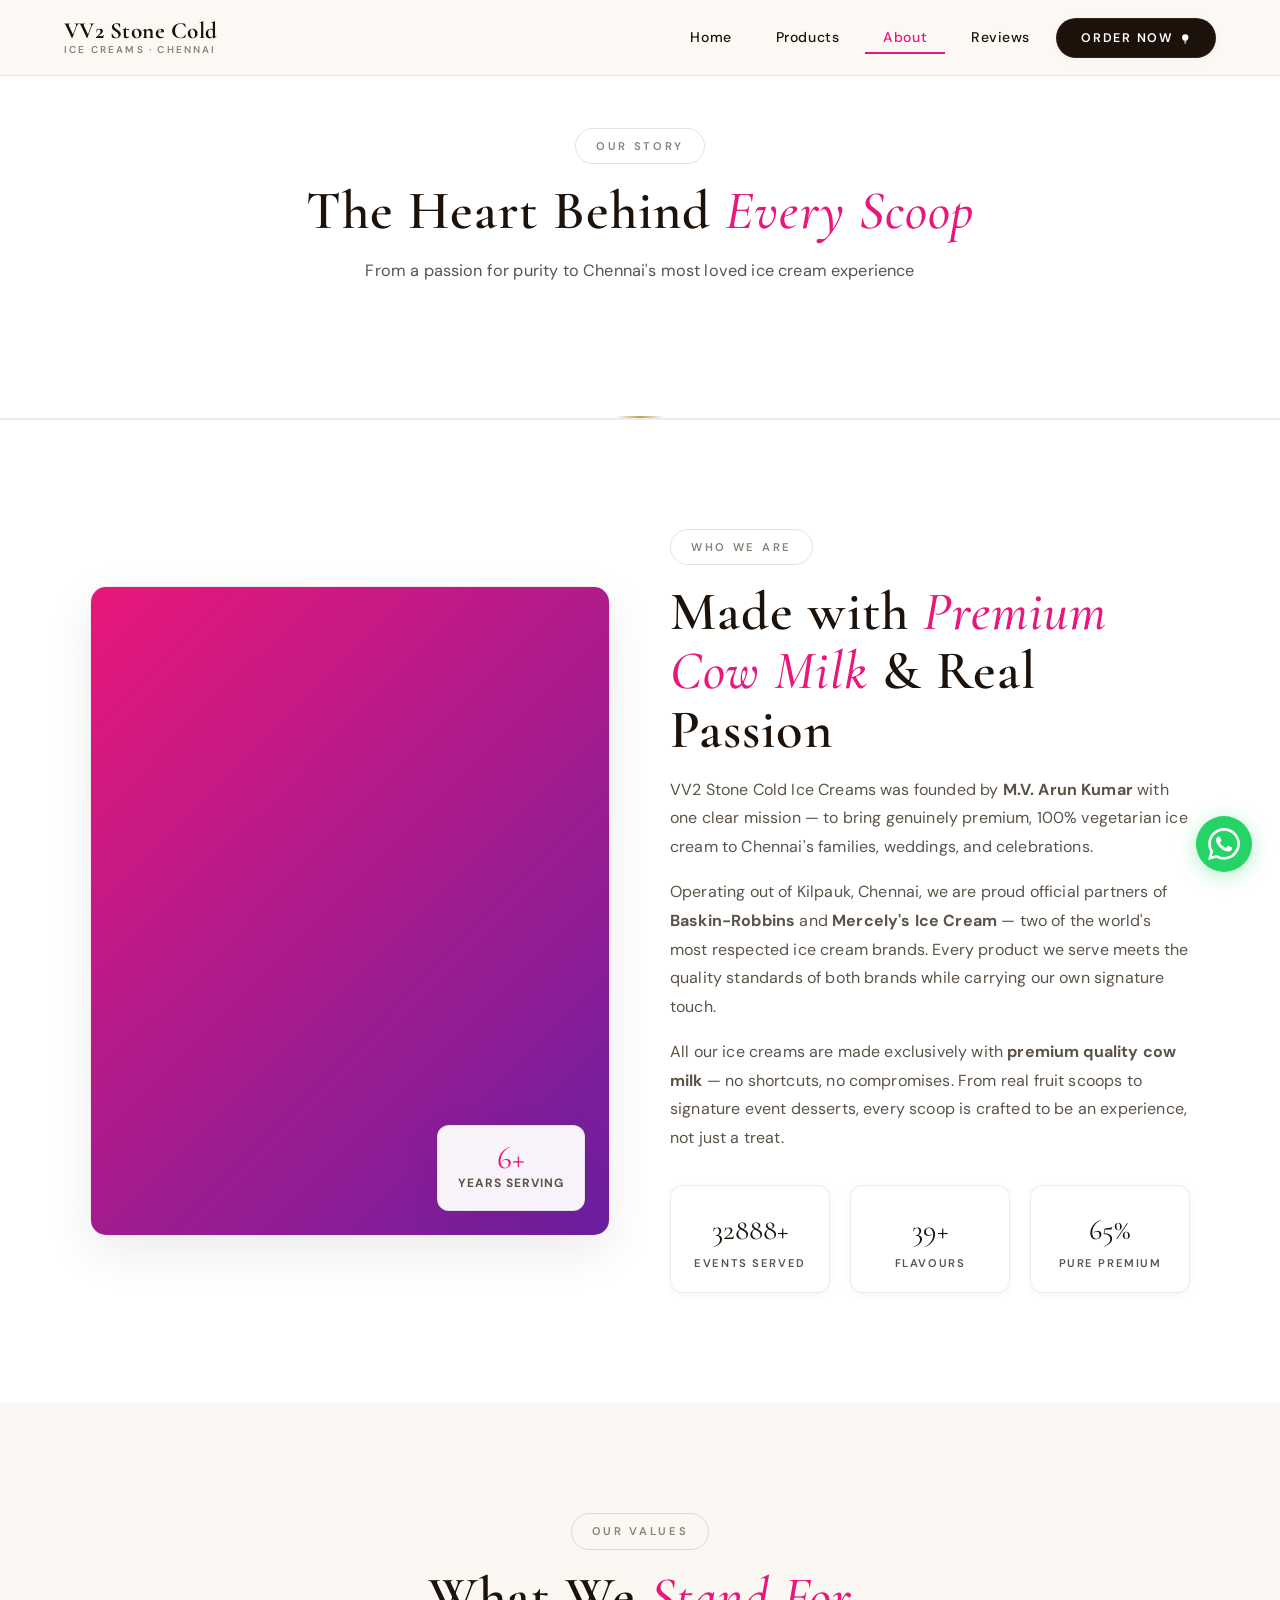
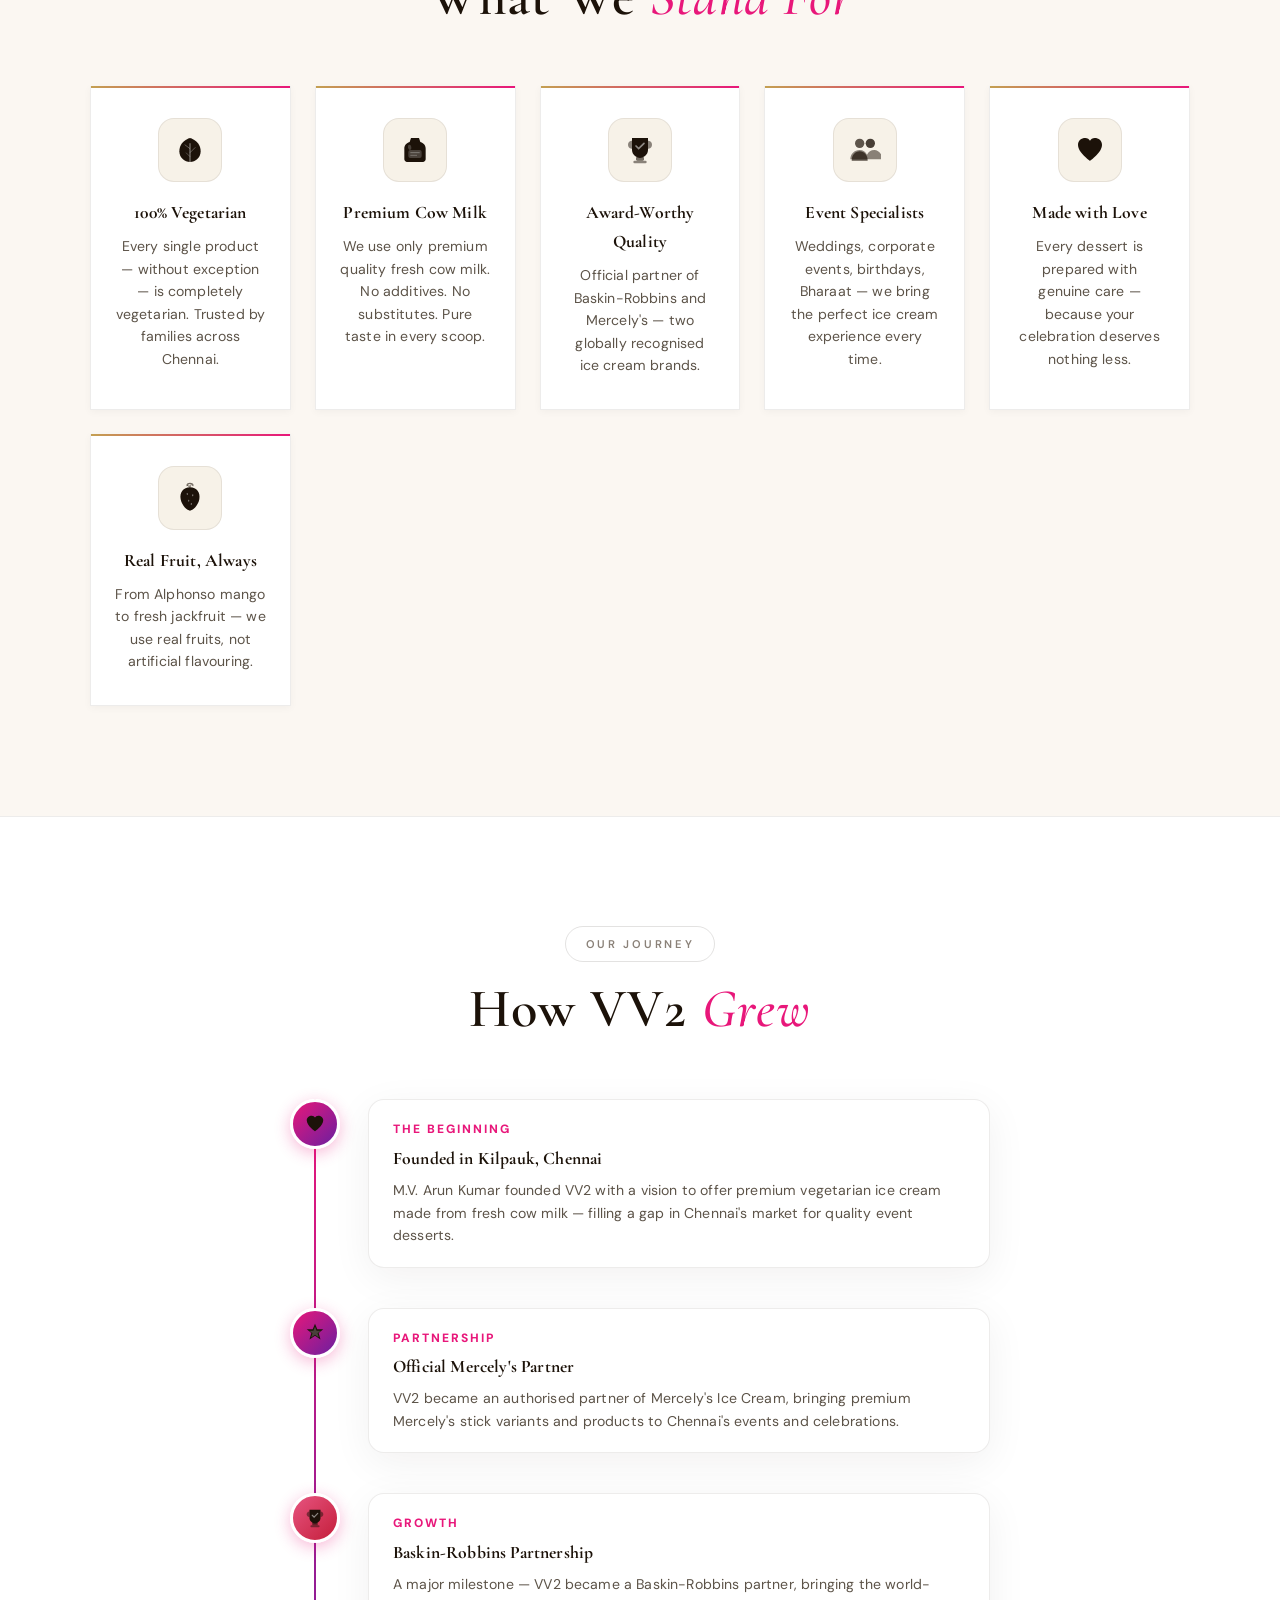
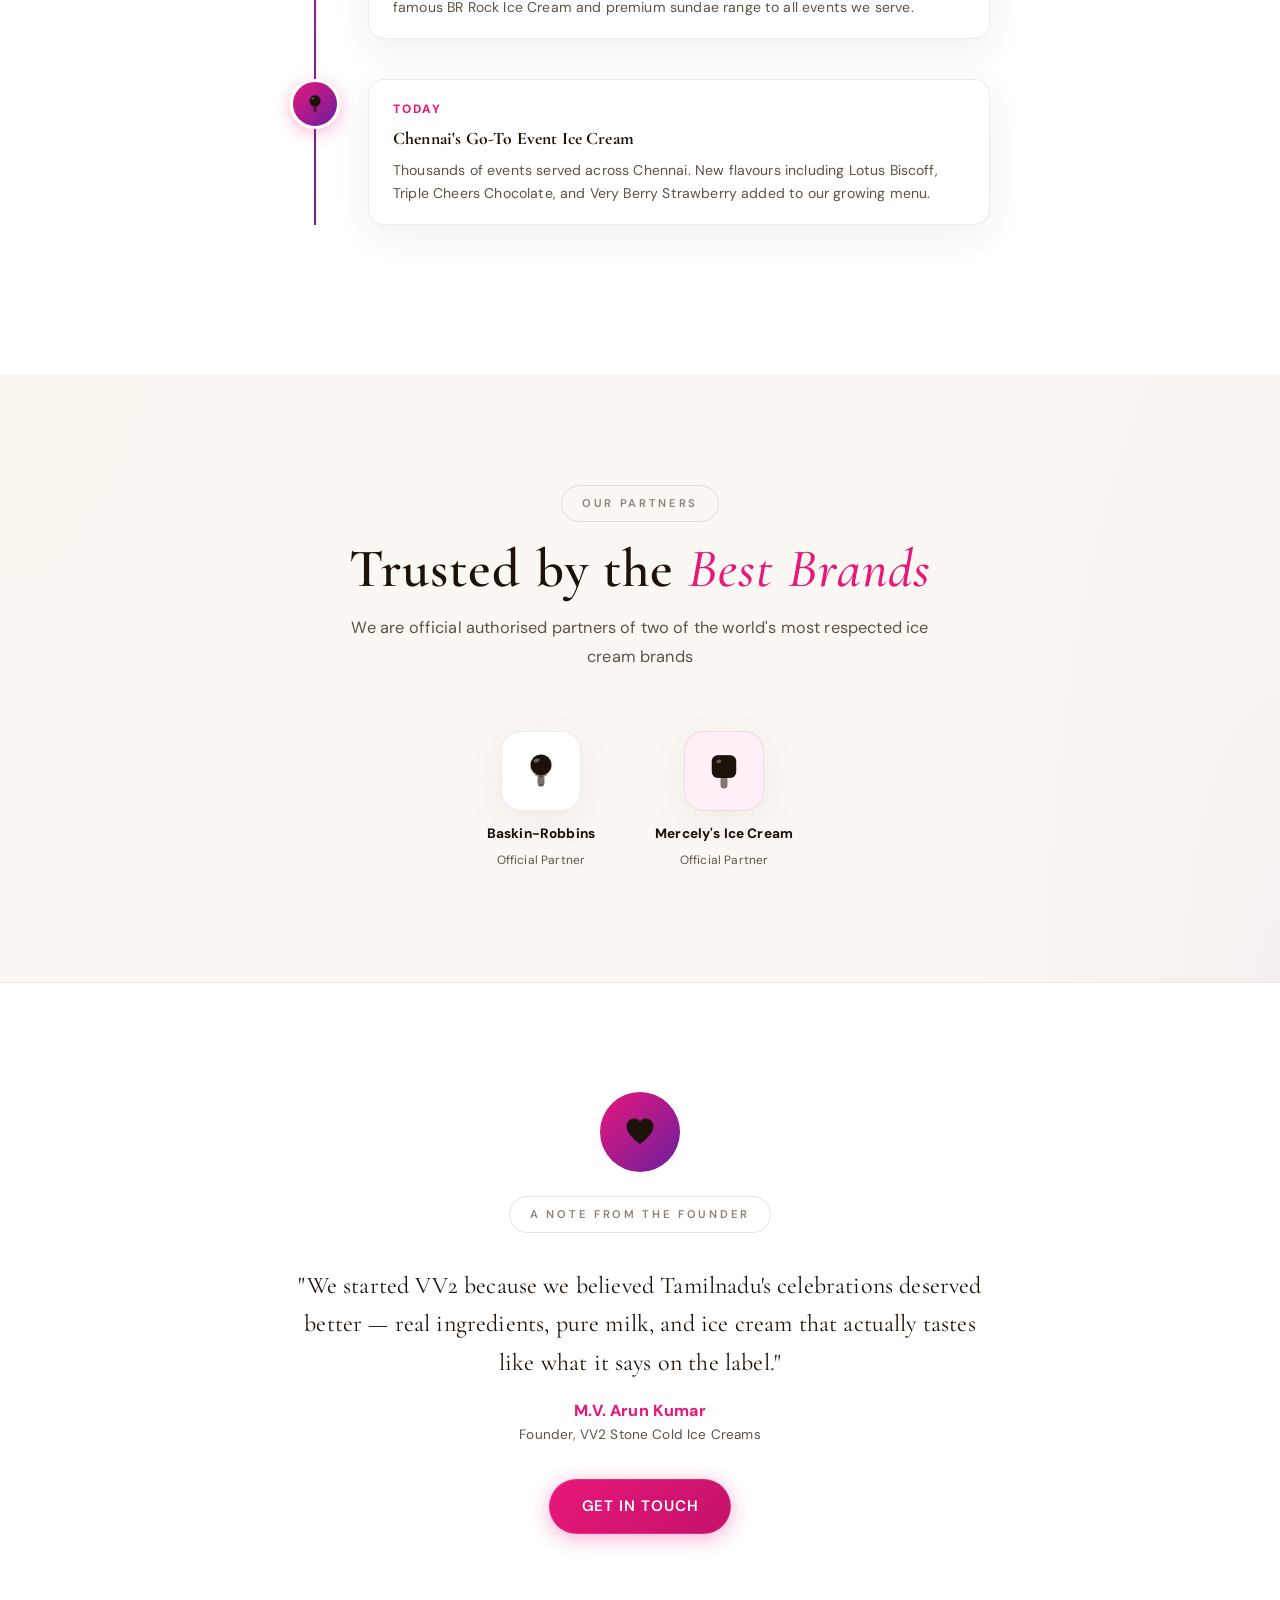
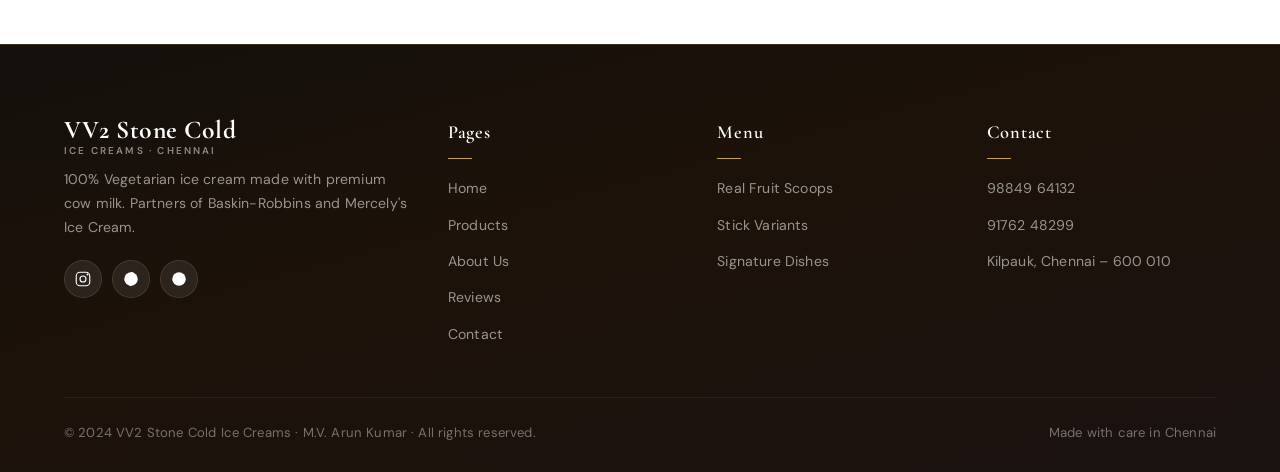
==== VV2 demo/VV2-IceCream/about.html @ 2b2b4f8b "v1" ====
<!DOCTYPE html>
<html lang="en">
<head>
  <meta charset="UTF-8" />
  <meta name="viewport" content="width=device-width, initial-scale=1.0" />
  <meta name="description" content="About VV2 Stone Cold Ice Creams — M.V. Arun Kumar's premium vegetarian ice cream brand in Chennai, official partner of Baskin-Robbins and Mercely's." />
  <title>About Us | VV2 Stone Cold Ice Creams</title>
  <link rel="stylesheet" href="css/style.css" />
  <link rel="stylesheet" href="css/icons.css" />
  <link rel="stylesheet" href="css/premium-ui.css" />
  <link rel="icon" href="images/favicon.svg" type="image/svg+xml" />
  <style>
    .about-values { display: grid; grid-template-columns: repeat(auto-fit, minmax(200px, 1fr)); gap: 24px; margin-top: 60px; max-width: 1100px; margin-left: auto; margin-right: auto; }
    .value-card { padding: 32px 24px; text-align: center; }
    .value-icon-wrap { width: 64px; height: 64px; border-radius: 16px; background: var(--pink-pale); display: flex; align-items: center; justify-content: center; margin: 0 auto 16px; }
    .value-icon-wrap svg { width: 32px; height: 32px; fill: var(--pink); }
    .value-card h3 { font-family: var(--font-display); font-size: 1.1rem; color: var(--dark); margin-bottom: 8px; }
    .value-card p { font-size: 0.88rem; color: var(--gray-text); line-height: 1.6; }
    .timeline { max-width: 700px; margin: 0 auto; position: relative; }
    .timeline::before { content: ''; position: absolute; left: 24px; top: 0; bottom: 0; width: 2px; background: linear-gradient(to bottom, var(--pink), var(--purple)); }
    .timeline-item { display: flex; gap: 28px; margin-bottom: 40px; position: relative; }
    .timeline-dot { width: 50px; height: 50px; border-radius: 50%; background: linear-gradient(135deg, var(--pink), var(--purple)); display: flex; align-items: center; justify-content: center; flex-shrink: 0; box-shadow: 0 4px 16px rgba(232,23,122,0.3); z-index: 1; }
    .timeline-dot svg { width: 22px; height: 22px; fill: white; }
    .timeline-content { background: var(--white); border-radius: 16px; padding: 20px 24px; box-shadow: var(--shadow-card); flex: 1; }
    .timeline-year { font-size: 0.75rem; font-weight: 800; color: var(--pink); letter-spacing: 2px; text-transform: uppercase; margin-bottom: 4px; }
    .timeline-content h3 { font-family: var(--font-display); font-size: 1.1rem; color: var(--dark); margin-bottom: 6px; }
    .timeline-content p { font-size: 0.88rem; color: var(--gray-text); line-height: 1.6; }
    .partner-logos { display: flex; align-items: center; justify-content: center; gap: 60px; flex-wrap: wrap; }
    .partner-logo-box { text-align: center; }
    .partner-logo-box .logo-icon { width: 80px; height: 80px; border-radius: 20px; background: var(--white); display: flex; align-items: center; justify-content: center; margin: 0 auto 12px; box-shadow: var(--shadow-card); }
    .partner-logo-box .logo-icon svg { width: 42px; height: 42px; fill: var(--pink); }
    .partner-logo-box p { font-size: 0.85rem; font-weight: 800; color: var(--dark); }
    .partner-logo-box span { font-size: 0.75rem; color: var(--gray-text); }
  </style>
</head>
<body>
<!-- NAVIGATION -->
<nav class="navbar">
  <a href="index.html" class="nav-logo">
    <div class="nav-logo-text">VV2 Stone Cold<span>Ice Creams · Chennai</span></div>
  </a>
  <ul class="nav-links">
    <li><a href="index.html">Home</a></li>
    <li><a href="products.html">Products</a></li>
    <li><a href="about.html">About</a></li>
    <li><a href="reviews.html">Reviews</a></li>
    <li><a href="contact.html" class="nav-cta">Order Now <svg class="icon icon-sm"><use href="images/icons.svg#icon-scoop"/></svg></a></li>
  </ul>
  <div class="hamburger" aria-label="Toggle menu" role="button" tabindex="0"><span></span><span></span><span></span></div>
</nav>
<div class="mobile-nav">
  <a href="index.html"><svg class="icon icon-sm"><use href="images/icons.svg#icon-home"/></svg> Home</a>
  <a href="products.html"><svg class="icon icon-sm"><use href="images/icons.svg#icon-scoop"/></svg> Products</a>
  <a href="about.html"><svg class="icon icon-sm"><use href="images/icons.svg#icon-heart"/></svg> About Us</a>
  <a href="reviews.html"><svg class="icon icon-sm"><use href="images/icons.svg#icon-star"/></svg> Reviews</a>
  <a href="contact.html"><svg class="icon icon-sm"><use href="images/icons.svg#icon-phone"/></svg> Contact</a>
</div>

<!-- PAGE HERO -->
<div class="about-hero section">
  <div class="section-header fade-in">
    <div class="section-tag">Our Story</div>
    <h1 class="section-title">The Heart Behind <span>Every Scoop</span></h1>
    <p class="section-desc">From a passion for purity to Chennai's most loved ice cream experience</p>
  </div>
</div>

<!-- ABOUT MAIN STORY -->
<section class="section section-alt">
  <div class="about-grid fade-in">

    <div class="about-img-wrap">
      <!-- REPLACE: images/about-store.jpg — photo of your store or team -->
      <img src="images/about-store.jpg" alt="VV2 Stone Cold Ice Cream Store"
           loading="lazy"/>
      <div class="about-img-placeholder" style="display:none;"></div>
      <div class="about-img-badge">
        <div class="num counter" data-target="10" data-suffix="+">10+</div>
        <div class="label">Years Serving</div>
      </div>
    </div>

    <div class="about-content">
      <div class="section-tag">Who We Are</div>
      <h2 class="section-title">Made with <span>Premium Cow Milk</span> &amp; Real Passion</h2>

      <p>VV2 Stone Cold Ice Creams was founded by <strong>M.V. Arun Kumar</strong> with one clear mission — to bring genuinely premium, 100% vegetarian ice cream to Chennai's families, weddings, and celebrations.</p>

      <p>Operating out of Kilpauk, Chennai, we are proud official partners of <strong>Baskin-Robbins</strong> and <strong>Mercely's Ice Cream</strong> — two of the world's most respected ice cream brands. Every product we serve meets the quality standards of both brands while carrying our own signature touch.</p>

      <p>All our ice creams are made exclusively with <strong>premium quality cow milk</strong> — no shortcuts, no compromises. From real fruit scoops to signature event desserts, every scoop is crafted to be an experience, not just a treat.</p>

      <div class="about-stats">
        <div class="stat-box">
          <div class="num counter" data-target="50000" data-suffix="+">50000+</div>
          <div class="label">Events Served</div>
        </div>
        <div class="stat-box">
          <div class="num counter" data-target="60" data-suffix="+">60+</div>
          <div class="label">Flavours</div>
        </div>
        <div class="stat-box">
          <div class="num counter" data-target="100" data-suffix="%">100%</div>
          <div class="label">Pure Premium</div>
        </div>
      </div>
    </div>

  </div>
</section>

<!-- VALUES -->
<section class="section">
  <div class="section-header fade-in">
    <div class="section-tag">Our Values</div>
    <h2 class="section-title">What We <span>Stand For</span></h2>
  </div>

  <div class="about-values">

    <div class="value-card fade-in fade-in-delay-1">
      <div class="value-icon-wrap">
        <svg viewBox="0 0 48 48"><use href="images/icons.svg#icon-leaf"/></svg>
      </div>
      <h3>100% Vegetarian</h3>
      <p>Every single product — without exception — is completely vegetarian. Trusted by families across Chennai.</p>
    </div>

    <div class="value-card fade-in fade-in-delay-2">
      <div class="value-icon-wrap">
        <svg viewBox="0 0 48 48"><use href="images/icons.svg#icon-milk"/></svg>
      </div>
      <h3>Premium Cow Milk</h3>
      <p>We use only premium quality fresh cow milk. No additives. No substitutes. Pure taste in every scoop.</p>
    </div>

    <div class="value-card fade-in fade-in-delay-3">
      <div class="value-icon-wrap" style="background:#f0d8ff;">
        <svg viewBox="0 0 48 48" style="fill:var(--purple)"><use href="images/icons.svg#icon-trophy"/></svg>
      </div>
      <h3>Award-Worthy Quality</h3>
      <p>Official partner of Baskin-Robbins and Mercely's — two globally recognised ice cream brands.</p>
    </div>

    <div class="value-card fade-in fade-in-delay-4">
      <div class="value-icon-wrap">
        <svg viewBox="0 0 48 48"><use href="images/icons.svg#icon-people"/></svg>
      </div>
      <h3>Event Specialists</h3>
      <p>Weddings, corporate events, birthdays, Bharaat — we bring the perfect ice cream experience every time.</p>
    </div>

    <div class="value-card fade-in">
      <div class="value-icon-wrap">
        <svg viewBox="0 0 48 48"><use href="images/icons.svg#icon-heart"/></svg>
      </div>
      <h3>Made with Love</h3>
      <p>Every dessert is prepared with genuine care — because your celebration deserves nothing less.</p>
    </div>

    <div class="value-card fade-in">
      <div class="value-icon-wrap" style="background:#fff3e0;">
        <svg viewBox="0 0 48 48" style="fill:var(--orange)"><use href="images/icons.svg#icon-strawberry"/></svg>
      </div>
      <h3>Real Fruit, Always</h3>
      <p>From Alphonso mango to fresh jackfruit — we use real fruits, not artificial flavouring.</p>
    </div>

  </div>
</section>

<!-- JOURNEY / TIMELINE -->
<section class="section section-alt">
  <div class="section-header fade-in">
    <div class="section-tag">Our Journey</div>
    <h2 class="section-title">How VV2 <span>Grew</span></h2>
  </div>

  <div class="timeline">

    <div class="timeline-item fade-in">
      <div class="timeline-dot">
        <svg viewBox="0 0 48 48"><use href="images/icons.svg#icon-heart"/></svg>
      </div>
      <div class="timeline-content">
        <div class="timeline-year">The Beginning</div>
        <h3>Founded in Kilpauk, Chennai</h3>
        <p>M.V. Arun Kumar founded VV2 with a vision to offer premium vegetarian ice cream made from fresh cow milk — filling a gap in Chennai's market for quality event desserts.</p>
      </div>
    </div>

    <div class="timeline-item fade-in">
      <div class="timeline-dot">
        <svg viewBox="0 0 48 48"><use href="images/icons.svg#icon-badge"/></svg>
      </div>
      <div class="timeline-content">
        <div class="timeline-year">Partnership</div>
        <h3>Official Mercely's Partner</h3>
        <p>VV2 became an authorised partner of Mercely's Ice Cream, bringing premium Mercely's stick variants and products to Chennai's events and celebrations.</p>
      </div>
    </div>

    <div class="timeline-item fade-in">
      <div class="timeline-dot" style="background:linear-gradient(135deg,#e75480,#c41e3a);">
        <svg viewBox="0 0 48 48"><use href="images/icons.svg#icon-trophy"/></svg>
      </div>
      <div class="timeline-content">
        <div class="timeline-year">Growth</div>
        <h3>Baskin-Robbins Partnership</h3>
        <p>A major milestone — VV2 became a Baskin-Robbins partner, bringing the world-famous BR Rock Ice Cream and premium sundae range to all events we serve.</p>
      </div>
    </div>

    <div class="timeline-item fade-in">
      <div class="timeline-dot">
        <svg viewBox="0 0 48 48"><use href="images/icons.svg#icon-scoop"/></svg>
      </div>
      <div class="timeline-content">
        <div class="timeline-year">Today</div>
        <h3>Chennai's Go-To Event Ice Cream</h3>
        <p>Thousands of events served across Chennai. New flavours including Lotus Biscoff, Triple Cheers Chocolate, and Very Berry Strawberry added to our growing menu.</p>
      </div>
    </div>

  </div>
</section>

<!-- PARTNERS -->
<section class="section">
  <div class="section-header fade-in">
    <div class="section-tag">Our Partners</div>
    <h2 class="section-title">Trusted by the <span>Best Brands</span></h2>
    <p class="section-desc">We are official authorised partners of two of the world's most respected ice cream brands</p>
  </div>

  <div class="partner-logos fade-in">
    <div class="partner-logo-box">
      <div class="logo-icon">
        <!-- REPLACE: images/br-logo.png -->
        <svg viewBox="0 0 48 48" style="fill:var(--pink)">
          <use href="images/icons.svg#icon-scoop"/>
        </svg>
      </div>
      <p>Baskin-Robbins</p>
      <span>Official Partner</span>
    </div>
    <div class="partner-logo-box">
      <div class="logo-icon" style="background:var(--pink-pale);">
        <svg viewBox="0 0 48 48" style="fill:var(--purple)">
          <use href="images/icons.svg#icon-stick"/>
        </svg>
      </div>
      <p>Mercely's Ice Cream</p>
      <span>Official Partner</span>
    </div>
  </div>
</section>

<!-- FOUNDER NOTE -->
<section class="section section-alt">
  <div style="max-width:700px; margin:0 auto; text-align:center;" class="fade-in">
    <div style="width:80px; height:80px; border-radius:50%; background:linear-gradient(135deg,var(--pink),var(--purple)); margin:0 auto 24px; display:flex; align-items:center; justify-content:center;">
      <svg width="36" height="36" viewBox="0 0 48 48" fill="white"><use href="images/icons.svg#icon-heart"/></svg>
    </div>
    <div class="section-tag">A Note from the Founder</div>
    <blockquote style="font-family:var(--font-script); font-size:1.5rem; color:var(--dark); margin:16px 0; line-height:1.6; font-style:normal;">
      "We started VV2 because we believed Tamilnadu's celebrations deserved better — real ingredients, pure milk, and ice cream that actually tastes like what it says on the label."
    </blockquote>
    <p style="font-weight:800; color:var(--pink); font-size:1rem;">M.V. Arun Kumar</p>
    <p style="font-size:0.85rem; color:var(--gray-text);">Founder, VV2 Stone Cold Ice Creams</p>
    <div style="margin-top:32px;">
      <a href="contact.html" class="btn-primary">Get in Touch</a>
    </div>
  </div>
</section>

<!-- FOOTER -->
<footer>
  <div class="footer-grid">
    <div class="footer-brand">
      <span class="nav-logo-text">VV2 Stone Cold<span>Ice Creams · Chennai</span></span>
      <p>100% Vegetarian ice cream made with premium cow milk. Partners of Baskin-Robbins and Mercely's Ice Cream.</p>
      <div class="footer-socials">
        <a href="#" class="social-btn" aria-label="Instagram">
          <svg width="18" height="18" viewBox="0 0 48 48" fill="currentColor"><use href="images/icons.svg#icon-instagram"/></svg>
        </a>
        <a href="#" class="social-btn" aria-label="Facebook">
          <svg width="18" height="18" viewBox="0 0 48 48" fill="currentColor"><use href="images/icons.svg#icon-facebook"/></svg>
        </a>
        <a href="#" class="social-btn" aria-label="WhatsApp">
          <svg width="18" height="18" viewBox="0 0 48 48" fill="currentColor"><use href="images/icons.svg#icon-whatsapp"/></svg>
        </a>
      </div>
    </div>
    <div class="footer-col">
      <h4>Pages</h4>
      <ul>
        <li><a href="index.html">Home</a></li>
        <li><a href="products.html">Products</a></li>
        <li><a href="about.html">About Us</a></li>
        <li><a href="reviews.html">Reviews</a></li>
        <li><a href="contact.html">Contact</a></li>
      </ul>
    </div>
    <div class="footer-col">
      <h4>Menu</h4>
      <ul>
        <li><a href="products.html">Real Fruit Scoops</a></li>
        <li><a href="products.html">Stick Variants</a></li>
        <li><a href="products.html">Signature Dishes</a></li>
      </ul>
    </div>
    <div class="footer-col">
      <h4>Contact</h4>
      <ul>
        <li><a href="tel:+919884964132">98849 64132</a></li>
        <li><a href="tel:+919176248299">91762 48299</a></li>
        <li><a href="contact.html">Kilpauk, Chennai – 600 010</a></li>
      </ul>
    </div>
  </div>
  <div class="footer-bottom">
    <p>© 2024 VV2 Stone Cold Ice Creams · M.V. Arun Kumar · All rights reserved.</p>
    <p>Made with care in Chennai</p>
  </div>
</footer>

<!-- FLOATING WHATSAPP -->
<div class="whatsapp-float">
  <span class="whatsapp-tooltip">Order on WhatsApp</span>
  <button class="whatsapp-btn" aria-label="Chat on WhatsApp">
    <svg viewBox="0 0 24 24" xmlns="http://www.w3.org/2000/svg">
      <path d="M17.472 14.382c-.297-.149-1.758-.867-2.03-.967-.273-.099-.471-.148-.67.15-.197.297-.767.966-.94 1.164-.173.199-.347.223-.644.075-.297-.15-1.255-.463-2.39-1.475-.883-.788-1.48-1.761-1.653-2.059-.173-.297-.018-.458.13-.606.134-.133.298-.347.446-.52.149-.174.198-.298.298-.497.099-.198.05-.371-.025-.52-.075-.149-.669-1.612-.916-2.207-.242-.579-.487-.5-.669-.51-.173-.008-.371-.01-.57-.01-.198 0-.52.074-.792.372-.272.297-1.04 1.016-1.04 2.479 0 1.462 1.065 2.875 1.213 3.074.149.198 2.096 3.2 5.077 4.487.709.306 1.262.489 1.694.625.712.227 1.36.195 1.871.118.571-.085 1.758-.719 2.006-1.413.248-.694.248-1.289.173-1.413-.074-.124-.272-.198-.57-.347m-5.421 7.403h-.004a9.87 9.87 0 01-5.031-1.378l-.361-.214-3.741.982.998-3.648-.235-.374a9.86 9.86 0 01-1.51-5.26c.001-5.45 4.436-9.884 9.888-9.884 2.64 0 5.122 1.03 6.988 2.898a9.825 9.825 0 012.893 6.994c-.003 5.45-4.437 9.884-9.885 9.884m8.413-18.297A11.815 11.815 0 0012.05 0C5.495 0 .16 5.335.157 11.892c0 2.096.547 4.142 1.588 5.945L.057 24l6.305-1.654a11.882 11.882 0 005.683 1.448h.005c6.554 0 11.89-5.335 11.893-11.893a11.821 11.821 0 00-3.48-8.413Z"/>
    </svg>
  </button>
</div>

<script src="js/premium-images.js"></script>
<script src="js/main.js"></script>
</body>
</html>
---- VV2 demo/VV2-IceCream/css/style.css ----
/* ============================================
   VV2 STONE COLD ICE CREAMS - Main Stylesheet
   Built for VV2 x Baskin Robbins x Mercely's
   ============================================ */

@import url('https://fonts.googleapis.com/css2?family=Cormorant+Garamond:ital,wght@0,500;0,600;0,700;1,400;1,500&family=DM+Sans:ital,opsz,wght@0,9..40,400;0,9..40,500;0,9..40,600;0,9..40,700;1,9..40,400&display=swap');

/* ── CSS VARIABLES (Color Palette) ── */
:root {
  --pink:        #E8177A;   /* Baskin Robbins hot pink */
  --pink-light:  #FF6EB4;
  --pink-pale:   #FFF0F7;
  --brown:       #5C2E0E;   /* BR chocolate brown */
  --brown-mid:   #8B4513;
  --purple:      #6B1FA0;   /* Mercely's purple */
  --purple-light:#A855D8;
  --orange:      #FF7B00;   /* accent warm */
  --yellow:      #F5C842;
  --cream:       #FBF7F2;
  --white:       #FFFFFF;
  --dark:        #1C1209;
  --gray-text:   #5C5348;
  --gray-muted:  #8A8178;

  --font-display: 'Cormorant Garamond', Georgia, 'Times New Roman', serif;
  --font-script:  'Cormorant Garamond', Georgia, serif;
  --font-body:    'DM Sans', system-ui, -apple-system, sans-serif;

  --shadow-card:  0 10px 40px rgba(28, 18, 9, 0.06);
  --shadow-hover: 0 20px 50px rgba(232, 23, 122, 0.14);
  --radius-card:  16px;
  --radius-pill:  50px;
  --transition:   0.35s cubic-bezier(0.4,0,0.2,1);
}

/* ── RESET & BASE ── */
*, *::before, *::after { box-sizing: border-box; margin: 0; padding: 0; }

html { scroll-behavior: smooth; }

body {
  font-family: var(--font-body);
  font-size: 1rem;
  font-weight: 400;
  letter-spacing: 0.01em;
  line-height: 1.65;
  background: var(--cream);
  color: var(--dark);
  overflow-x: hidden;
  cursor: default;
  -webkit-font-smoothing: antialiased;
  -moz-osx-font-smoothing: grayscale;
}

img { max-width: 100%; display: block; }
a  { text-decoration: none; color: inherit; }
ul { list-style: none; }

/* ── SCROLLBAR ── */
::-webkit-scrollbar { width: 8px; }
::-webkit-scrollbar-track { background: var(--pink-pale); }
::-webkit-scrollbar-thumb {
  background: linear-gradient(180deg, var(--pink), var(--orange));
  background-size: 100% 200%;
  border-radius: 4px;
  animation: thumbShift 4s ease infinite;
}
::-webkit-scrollbar-thumb:hover {
  background: linear-gradient(180deg, var(--orange), var(--pink));
}

@keyframes thumbShift {
  0%, 100% { background-position: 0% 0%; }
  50%      { background-position: 0% 100%; }
}

/* ========================================
   NAVIGATION
   ======================================== */
.navbar {
  position: fixed;
  top: 0; left: 0; right: 0;
  z-index: 1000;
  padding: 0 5%;
  height: 72px;
  display: flex;
  align-items: center;
  justify-content: space-between;
  background: rgba(255,255,255,0.92);
  backdrop-filter: blur(16px);
  -webkit-backdrop-filter: blur(16px);
  border-bottom: 2px solid rgba(232,23,122,0.12);
  transition: var(--transition);
}

.navbar.scrolled {
  height: 60px;
  box-shadow: 0 4px 24px rgba(232,23,122,0.12);
}

.nav-logo {
  display: flex;
  align-items: center;
  gap: 10px;
}

.nav-logo img {
  height: 44px;
  width: auto;
  object-fit: contain;
}

.nav-logo-text {
  font-family: var(--font-display);
  font-size: 1.45rem;
  font-weight: 700;
  color: var(--dark);
  line-height: 1.05;
  letter-spacing: 0.02em;
}

.nav-logo-text span {
  display: block;
  font-family: var(--font-body);
  font-size: 0.62rem;
  font-weight: 600;
  color: var(--gray-muted);
  letter-spacing: 0.22em;
  text-transform: uppercase;
  margin-top: 2px;
}

.nav-links {
  display: flex;
  align-items: center;
  gap: 8px;
}

.nav-links a {
  font-family: var(--font-body);
  font-weight: 600;
  font-size: 0.9rem;
  color: var(--dark);
  padding: 8px 18px;
  border-radius: var(--radius-pill);
  transition: var(--transition);
  letter-spacing: 0.04em;
  position: relative;
}

.nav-links a::after {
  content: '';
  position: absolute;
  bottom: 4px; left: 50%;
  transform: translateX(-50%) scaleX(0);
  width: 60%; height: 2px;
  background: var(--pink);
  border-radius: 2px;
  transition: var(--transition);
}

.nav-links a:hover { color: var(--pink); }
.nav-links a:hover::after { transform: translateX(-50%) scaleX(1); }
.nav-links a.active { color: var(--pink); background: var(--pink-pale); }

.nav-cta {
  background: var(--pink) !important;
  color: var(--white) !important;
  padding: 10px 22px !important;
  border-radius: var(--radius-pill) !important;
  font-weight: 800 !important;
  transition: var(--transition) !important;
  box-shadow: 0 4px 16px rgba(232,23,122,0.35);
}

.nav-cta:hover {
  background: var(--brown) !important;
  transform: translateY(-2px);
  box-shadow: 0 8px 24px rgba(232,23,122,0.4) !important;
}

.nav-cta::after { display: none !important; }

/* Hamburger */
.hamburger {
  display: none;
  flex-direction: column;
  gap: 5px;
  cursor: pointer;
  padding: 6px;
  border-radius: 8px;
  transition: var(--transition);
}

.hamburger span {
  display: block;
  width: 26px; height: 2.5px;
  background: var(--pink);
  border-radius: 2px;
  transition: var(--transition);
}

.hamburger.open span:nth-child(1) { transform: translateY(7.5px) rotate(45deg); }
.hamburger.open span:nth-child(2) { opacity: 0; transform: scaleX(0); }
.hamburger.open span:nth-child(3) { transform: translateY(-7.5px) rotate(-45deg); }

/* Mobile nav */
.mobile-nav {
  display: none;
  position: fixed;
  top: 72px; left: 0; right: 0;
  background: var(--white);
  padding: 24px 5% 32px;
  flex-direction: column;
  gap: 6px;
  border-bottom: 2px solid var(--pink-pale);
  box-shadow: 0 8px 32px rgba(0,0,0,0.1);
  z-index: 999;
  transform: translateY(-110%);
  transition: transform 0.4s cubic-bezier(0.4,0,0.2,1);
}

.mobile-nav.open {
  transform: translateY(0);
}

.mobile-nav a {
  font-family: var(--font-body);
  font-weight: 700;
  font-size: 1.1rem;
  color: var(--dark);
  padding: 14px 20px;
  border-radius: 12px;
  transition: var(--transition);
}

.mobile-nav a:hover, .mobile-nav a.active {
  background: var(--pink-pale);
  color: var(--pink);
  padding-left: 28px;
}

/* ========================================
   HERO SECTION
   ======================================== */
.hero {
  position: relative;
  height: 100vh;
  min-height: 600px;
  display: flex;
  align-items: center;
  justify-content: center;
  overflow: hidden;
}

.hero-video-wrap {
  position: absolute;
  inset: 0;
  z-index: 0;
}

.hero-video-wrap video {
  width: 100%; height: 100%;
  object-fit: cover;
  filter: brightness(0.45) saturate(1.2);
}

.hero-video-wrap::after {
  content: '';
  position: absolute;
  inset: 0;
  background: linear-gradient(
    135deg,
    rgba(232,23,122,0.45) 0%,
    rgba(107,31,160,0.35) 50%,
    rgba(28,10,0,0.7) 100%
  );
}

/* Fallback gradient if no video */
.hero-bg-fallback {
  position: absolute;
  inset: 0;
  background: linear-gradient(135deg, #E8177A 0%, #6B1FA0 50%, #1A0A00 100%);
  z-index: 1;
}

.hero-content {
  position: relative;
  z-index: 2;
  text-align: center;
  padding: 0 20px;
  animation: heroFadeUp 1.2s ease both;
}

@keyframes heroFadeUp {
  from { opacity: 0; transform: translateY(50px); }
  to   { opacity: 1; transform: translateY(0); }
}

.hero-badge {
  display: inline-flex;
  align-items: center;
  gap: 8px;
  background: rgba(255,255,255,0.12);
  backdrop-filter: blur(12px);
  border: 1px solid rgba(255,255,255,0.28);
  color: rgba(255,255,255,0.95);
  font-size: 0.72rem;
  font-weight: 600;
  letter-spacing: 0.2em;
  text-transform: uppercase;
  padding: 10px 22px;
  border-radius: var(--radius-pill);
  margin-bottom: 24px;
  animation: heroFadeUp 1.2s 0.2s ease both;
}

.hero-title {
  font-family: var(--font-display);
  font-size: clamp(2.6rem, 7vw, 5.5rem);
  font-weight: 600;
  color: var(--white);
  line-height: 1.02;
  letter-spacing: 0.02em;
  margin-bottom: 16px;
  animation: heroFadeUp 1.2s 0.3s ease both;
}

.hero-title .highlight {
  color: var(--yellow);
  display: block;
  font-style: italic;
  font-weight: 500;
}

.hero-subtitle {
  font-family: var(--font-body);
  font-size: clamp(1rem, 2.2vw, 1.25rem);
  font-weight: 400;
  letter-spacing: 0.06em;
  color: rgba(255,255,255,0.88);
  max-width: 520px;
  margin-left: auto;
  margin-right: auto;
  margin-bottom: 36px;
  animation: heroFadeUp 1.2s 0.4s ease both;
}

.hero-btns {
  display: flex;
  gap: 16px;
  justify-content: center;
  flex-wrap: wrap;
  animation: heroFadeUp 1.2s 0.5s ease both;
}

.btn-primary {
  background: var(--pink);
  color: var(--white);
  font-family: var(--font-body);
  font-weight: 600;
  font-size: 0.95rem;
  letter-spacing: 0.06em;
  text-transform: uppercase;
  padding: 14px 32px;
  border-radius: var(--radius-pill);
  border: none;
  cursor: pointer;
  transition: var(--transition);
  box-shadow: 0 6px 24px rgba(232,23,122,0.5);
  display: inline-flex;
  align-items: center;
  gap: 8px;
}

.btn-primary:hover {
  background: var(--white);
  color: var(--pink);
  transform: translateY(-3px);
  box-shadow: 0 12px 36px rgba(232,23,122,0.4);
}

.btn-outline {
  background: transparent;
  color: var(--white);
  font-family: var(--font-body);
  font-weight: 600;
  font-size: 0.95rem;
  letter-spacing: 0.06em;
  text-transform: uppercase;
  padding: 14px 32px;
  border-radius: var(--radius-pill);
  border: 2px solid rgba(255,255,255,0.6);
  cursor: pointer;
  transition: var(--transition);
  display: inline-flex;
  align-items: center;
  gap: 8px;
}

.btn-outline:hover {
  background: rgba(255,255,255,0.15);
  border-color: var(--white);
  transform: translateY(-3px);
}

.hero-scroll {
  position: absolute;
  bottom: 32px;
  left: 50%;
  transform: translateX(-50%);
  z-index: 2;
  display: flex;
  flex-direction: column;
  align-items: center;
  gap: 10px;
  color: rgba(255,255,255,0.9);
  font-size: 0.72rem;
  letter-spacing: 2px;
  text-transform: uppercase;
  animation: bounce 2s infinite;
}

.hero-scroll svg {
  width: 20px;
  height: 20px;
  fill: currentColor;
  animation: scrollIcon 2s infinite;
}

.hero-scroll span {
  letter-spacing: 2px;
}

.hero-scroll::before {
  content: '';
  width: 1px;
  height: 40px;
  background: rgba(255,255,255,0.4);
}

@keyframes bounce {
  0%, 100% { transform: translateX(-50%) translateY(0); }
  50%       { transform: translateX(-50%) translateY(8px); }
}

@keyframes scrollIcon {
  0%, 100% { transform: translateY(0); opacity: 0.9; }
  50%       { transform: translateY(4px); opacity: 0.65; }
}

/* ========================================
   SECTION COMMONS
   ======================================== */
.section {
  padding: 100px 5%;
}

.section-alt {
  background: var(--white);
}

.section-header {
  text-align: center;
  margin-bottom: 60px;
}

.section-tag {
  display: inline-block;
  font-size: 0.7rem;
  font-weight: 600;
  letter-spacing: 0.24em;
  text-transform: uppercase;
  color: var(--pink);
  background: transparent;
  border: 1px solid rgba(232, 23, 122, 0.25);
  padding: 8px 20px;
  border-radius: var(--radius-pill);
  margin-bottom: 18px;
}

.section-title {
  font-family: var(--font-display);
  font-size: clamp(2.1rem, 4.5vw, 3.4rem);
  font-weight: 600;
  color: var(--dark);
  line-height: 1.08;
  letter-spacing: 0.02em;
  margin-bottom: 16px;
}

.section-title span {
  color: var(--pink);
  font-style: italic;
  font-weight: 500;
}

.section-desc {
  font-size: 1.02rem;
  color: var(--gray-text);
  max-width: 580px;
  margin: 0 auto;
  line-height: 1.75;
  font-weight: 400;
}

/* ========================================
   FEATURES / WHY US (Home)
   ======================================== */
.features-grid {
  display: grid;
  grid-template-columns: repeat(auto-fit, minmax(220px, 1fr));
  gap: 28px;
  max-width: 1100px;
  margin: 0 auto;
}

.feature-card {
  background: var(--white);
  border-radius: var(--radius-card);
  padding: 36px 28px;
  text-align: center;
  border: 2px solid transparent;
  box-shadow: var(--shadow-card);
  transition: var(--transition);
  position: relative;
  overflow: hidden;
}

.feature-card::before {
  content: '';
  position: absolute;
  top: 0; left: 0; right: 0;
  height: 4px;
  background: linear-gradient(90deg, var(--pink), var(--purple));
}

.feature-card:hover {
  transform: translateY(-8px);
  box-shadow: var(--shadow-hover);
  border-color: var(--pink-pale);
}

.feature-photo {
  width: 88px;
  height: 88px;
  border-radius: 50%;
  margin: 0 auto 20px;
  display: grid;
  place-items: center;
  background: linear-gradient(145deg, var(--pink-pale), #f3e7ff);
  box-shadow: 0 8px 28px rgba(28, 18, 9, 0.12);
  border: 3px solid var(--white);
  outline: 1px solid rgba(232, 23, 122, 0.12);
}

.feature-photo svg {
  width: 44px;
  height: 44px;
}

.feature-icon {
  margin-bottom: 16px;
  display: flex;
  align-items: center;
  justify-content: center;
}

.feature-card h3 {
  font-family: var(--font-display);
  font-size: 1.35rem;
  font-weight: 600;
  color: var(--dark);
  margin-bottom: 10px;
  letter-spacing: 0.02em;
}

.feature-card p {
  font-size: 0.92rem;
  color: var(--gray-text);
  line-height: 1.7;
}

/* ========================================
   GALLERY CAROUSEL (Home)
   ======================================== */
.gallery-wrap {
  overflow: hidden;
  position: relative;
  border-radius: 24px;
  max-width: 1100px;
  margin: 0 auto;
}

.gallery-track {
  display: flex;
  gap: 20px;
  transition: transform 0.5s cubic-bezier(0.4,0,0.2,1);
}

.gallery-slide {
  min-width: calc(33.333% - 14px);
  border-radius: 16px;
  overflow: hidden;
  position: relative;
  aspect-ratio: 4/3;
  cursor: pointer;
  flex-shrink: 0;
}

.gallery-slide img {
  width: 100%; height: 100%;
  object-fit: cover;
  transition: transform 0.5s ease;
}

.gallery-slide:hover img { transform: scale(1.07); }

.gallery-slide-overlay {
  position: absolute;
  inset: 0;
  background: linear-gradient(to top, rgba(232,23,122,0.7) 0%, transparent 60%);
  opacity: 0;
  transition: var(--transition);
  display: flex;
  align-items: flex-end;
  padding: 20px;
}

.gallery-slide:hover .gallery-slide-overlay { opacity: 1; }

.gallery-slide-overlay span {
  color: var(--white);
  font-family: var(--font-display);
  font-weight: 600;
  font-size: 1.1rem;
  letter-spacing: 0.04em;
}

.gallery-controls {
  display: flex;
  justify-content: center;
  align-items: center;
  gap: 16px;
  margin-top: 28px;
}

.gallery-btn {
  width: 48px; height: 48px;
  border-radius: 50%;
  border: 2px solid var(--pink);
  background: transparent;
  color: var(--pink);
  font-size: 1.2rem;
  cursor: pointer;
  transition: var(--transition);
  display: flex;
  align-items: center;
  justify-content: center;
}

.gallery-btn:hover {
  background: var(--pink);
  color: var(--white);
  transform: scale(1.1);
}

.gallery-btn .icon svg {
  fill: currentColor;
  stroke: currentColor;
}

.title-accent {
  fill: var(--pink);
  vertical-align: middle;
  margin-left: 6px;
  transform: translateY(-2px);
}

.gallery-dots {
  display: flex;
  gap: 8px;
}

.gallery-dot {
  width: 8px; height: 8px;
  border-radius: 50%;
  background: var(--pink-pale);
  border: 2px solid var(--pink);
  cursor: pointer;
  transition: var(--transition);
}

.gallery-dot.active {
  background: var(--pink);
  width: 24px;
  border-radius: 4px;
}

/* ========================================
   PRODUCTS PAGE
   ======================================== */
.products-hero {
  padding-top: 120px;
  padding-bottom: 60px;
  background: linear-gradient(135deg, var(--pink-pale) 0%, #f0d8ff 100%);
  text-align: center;
}

.category-tabs {
  display: flex;
  justify-content: center;
  gap: 12px;
  flex-wrap: wrap;
  margin-bottom: 60px;
}

.tab-btn {
  font-family: var(--font-body);
  font-weight: 800;
  font-size: 0.95rem;
  padding: 12px 28px;
  border-radius: var(--radius-pill);
  border: 2px solid var(--pink);
  background: transparent;
  color: var(--pink);
  cursor: pointer;
  transition: var(--transition);
  display: flex;
  align-items: center;
  gap: 8px;
}

.tab-btn:hover, .tab-btn.active {
  background: var(--pink);
  color: var(--white);
  box-shadow: 0 6px 20px rgba(232,23,122,0.35);
  transform: translateY(-2px);
}

.tab-panel { display: none; }
.tab-panel.active { display: block; }

/* Sub-tabs (for Scoops: Fruit / Signature) */
.sub-tabs {
  display: flex;
  justify-content: center;
  gap: 10px;
  flex-wrap: wrap;
  margin-bottom: 40px;
}

.sub-tab-btn {
  font-family: var(--font-body);
  font-weight: 700;
  font-size: 0.88rem;
  padding: 9px 22px;
  border-radius: var(--radius-pill);
  border: 2px solid var(--purple);
  background: transparent;
  color: var(--purple);
  cursor: pointer;
  transition: var(--transition);
}

.sub-tab-btn:hover, .sub-tab-btn.active {
  background: var(--purple);
  color: var(--white);
  transform: translateY(-2px);
}

.sub-panel { display: none; }
.sub-panel.active { display: block; }

/* Product Grid */
.products-grid {
  display: grid;
  grid-template-columns: repeat(auto-fill, minmax(240px, 1fr));
  gap: 28px;
  max-width: 1200px;
  margin: 0 auto;
}

.product-card {
  background: var(--white);
  border-radius: var(--radius-card);
  overflow: hidden;
  box-shadow: var(--shadow-card);
  transition: var(--transition);
  position: relative;
  border: 2px solid transparent;
}

.product-card:hover {
  transform: translateY(-10px);
  box-shadow: var(--shadow-hover);
  border-color: var(--pink-pale);
}

.product-img-wrap {
  position: relative;
  aspect-ratio: 1/1;
  overflow: hidden;
  background: var(--pink-pale);
}

.product-img-wrap img {
  width: 100%; height: 100%;
  object-fit: cover;
  transition: transform 0.5s ease;
}

.product-card:hover .product-img-wrap img {
  transform: scale(1.08);
}

/* Placeholder while image loads */
.product-img-placeholder {
  width: 100%; height: 100%;
  display: flex;
  align-items: center;
  justify-content: center;
  background: linear-gradient(145deg, #f8eef4 0%, #efe8f8 100%);
}

.product-img-placeholder .icon {
  opacity: 0.35;
}

.product-badge {
  position: absolute;
  top: 14px; right: 14px;
  background: var(--pink);
  color: var(--white);
  font-size: 0.72rem;
  font-weight: 800;
  padding: 5px 12px;
  border-radius: var(--radius-pill);
  letter-spacing: 1px;
  text-transform: uppercase;
}

.product-badge.veg {
  background: #2d8a2d;
}

.product-info {
  padding: 20px;
}

.product-name {
  font-family: var(--font-display);
  font-size: 1.28rem;
  font-weight: 600;
  color: var(--dark);
  margin-bottom: 8px;
  letter-spacing: 0.02em;
}

.product-desc {
  font-size: 0.88rem;
  color: var(--gray-text);
  line-height: 1.65;
  margin-bottom: 14px;
}

.product-footer {
  display: flex;
  align-items: center;
  justify-content: space-between;
}

.product-price {
  font-family: var(--font-display);
  font-size: 1.5rem;
  font-weight: 600;
  color: var(--pink);
  letter-spacing: 0.02em;
}

.product-price small {
  font-family: var(--font-body);
  font-size: 0.75rem;
  color: var(--gray-text);
  display: block;
  font-weight: 600;
}

.product-order-btn {
  background: var(--pink-pale);
  color: var(--pink);
  border: none;
  font-family: var(--font-body);
  font-weight: 800;
  font-size: 0.82rem;
  padding: 9px 18px;
  border-radius: var(--radius-pill);
  cursor: pointer;
  transition: var(--transition);
}

.product-order-btn:hover {
  background: var(--pink);
  color: var(--white);
  transform: scale(1.05);
}

/* ========================================
   ABOUT PAGE
   ======================================== */
.about-hero {
  padding-top: 120px;
  padding-bottom: 60px;
  background: linear-gradient(135deg, var(--pink-pale) 0%, #f0d8ff 100%);
}

.about-grid {
  display: grid;
  grid-template-columns: 1fr 1fr;
  gap: 60px;
  align-items: center;
  max-width: 1100px;
  margin: 0 auto;
}

.about-img-wrap {
  position: relative;
  border-radius: 24px;
  overflow: hidden;
  aspect-ratio: 4/5;
  box-shadow: var(--shadow-hover);
}

.about-img-wrap img {
  width: 100%; height: 100%;
  object-fit: cover;
}

.about-img-placeholder {
  width: 100%; height: 100%;
  min-height: 400px;
  background: linear-gradient(135deg, var(--pink), var(--purple));
  display: flex;
  align-items: center;
  justify-content: center;
  font-size: 6rem;
}

.about-img-badge {
  position: absolute;
  bottom: 24px; right: 24px;
  background: var(--white);
  border-radius: 16px;
  padding: 16px 20px;
  box-shadow: var(--shadow-card);
  text-align: center;
}

.about-img-badge .num {
  font-family: var(--font-display);
  font-size: 2rem;
  color: var(--pink);
  line-height: 1;
}

.about-img-badge .label {
  font-size: 0.75rem;
  font-weight: 700;
  color: var(--gray-text);
  text-transform: uppercase;
  letter-spacing: 1px;
}

.about-content .section-tag { text-align: left; }
.about-content .section-title { text-align: left; }

.about-content p {
  font-size: 1rem;
  color: var(--gray-text);
  line-height: 1.8;
  margin-bottom: 16px;
}

.about-stats {
  display: grid;
  grid-template-columns: repeat(3, 1fr);
  gap: 20px;
  margin-top: 32px;
}

.stat-box {
  background: var(--pink-pale);
  border-radius: 14px;
  padding: 20px 16px;
  text-align: center;
  border: 2px solid rgba(232,23,122,0.15);
}

.stat-box .num {
  font-family: var(--font-display);
  font-size: 1.8rem;
  color: var(--pink);
}

.stat-box .label {
  font-size: 0.78rem;
  font-weight: 700;
  color: var(--gray-text);
  text-transform: uppercase;
  letter-spacing: 1px;
}

/* Partners strip */
.partners-strip {
  display: flex;
  align-items: center;
  justify-content: center;
  gap: 48px;
  flex-wrap: wrap;
  padding: 40px 5%;
  background: var(--dark);
}

.partners-strip img {
  height: 48px;
  width: auto;
  object-fit: contain;
  filter: brightness(0) invert(1);
  opacity: 0.7;
  transition: var(--transition);
}

.partners-strip img:hover {
  opacity: 1;
  transform: scale(1.08);
}

/* ========================================
   REVIEWS PAGE
   ======================================== */
.reviews-hero {
  padding-top: 120px;
  padding-bottom: 60px;
  background: linear-gradient(135deg, var(--pink-pale) 0%, #f0d8ff 100%);
  text-align: center;
}

.stars-summary {
  display: flex;
  align-items: center;
  justify-content: center;
  gap: 40px;
  flex-wrap: wrap;
  margin-bottom: 60px;
}

.star-big {
  text-align: center;
}

.star-big .num {
  font-family: var(--font-display);
  font-size: 4rem;
  color: var(--pink);
  line-height: 1;
}

.star-big .stars {
  color: var(--orange);
  font-size: 1.4rem;
  letter-spacing: 4px;
}

.star-big .count {
  font-size: 0.85rem;
  color: var(--gray-text);
  font-weight: 600;
}

.reviews-grid {
  display: grid;
  grid-template-columns: repeat(auto-fill, minmax(300px, 1fr));
  gap: 24px;
  max-width: 1100px;
  margin: 0 auto;
}

.review-card {
  background: var(--white);
  border-radius: var(--radius-card);
  padding: 28px;
  box-shadow: var(--shadow-card);
  transition: var(--transition);
  position: relative;
  border: 2px solid transparent;
}

.review-card::before {
  content: '"';
  position: absolute;
  top: 16px; right: 20px;
  font-family: var(--font-script);
  font-size: 5rem;
  color: var(--pink-pale);
  line-height: 1;
}

.review-card:hover {
  transform: translateY(-6px);
  box-shadow: var(--shadow-hover);
  border-color: var(--pink-pale);
}

.review-stars {
  color: var(--orange);
  font-size: 1.1rem;
  letter-spacing: 3px;
  margin-bottom: 12px;
}

.review-text {
  font-size: 0.98rem;
  color: var(--gray-text);
  line-height: 1.75;
  margin-bottom: 20px;
  font-weight: 400;
}

.review-author {
  display: flex;
  align-items: center;
  gap: 12px;
}

.review-avatar {
  width: 44px; height: 44px;
  border-radius: 50%;
  background: linear-gradient(135deg, var(--pink), var(--purple));
  display: flex;
  align-items: center;
  justify-content: center;
  color: var(--white);
  font-weight: 800;
  font-size: 1rem;
  flex-shrink: 0;
}

.review-author-info .name {
  font-weight: 800;
  font-size: 0.95rem;
  color: var(--dark);
}

.review-author-info .event {
  font-size: 0.78rem;
  color: var(--pink);
  font-weight: 600;
}

/* ========================================
   CONTACT PAGE
   ======================================== */
.contact-hero {
  padding-top: 120px;
  padding-bottom: 60px;
  background: linear-gradient(135deg, var(--pink-pale) 0%, #f0d8ff 100%);
  text-align: center;
}

.contact-grid {
  display: grid;
  grid-template-columns: 1fr 1.3fr;
  gap: 48px;
  max-width: 1100px;
  margin: 0 auto;
  align-items: start;
}

.contact-info h3 {
  font-family: var(--font-display);
  font-size: 1.5rem;
  color: var(--dark);
  margin-bottom: 24px;
}

.contact-item {
  display: flex;
  gap: 16px;
  align-items: flex-start;
  margin-bottom: 24px;
}

.contact-icon {
  width: 48px; height: 48px;
  border-radius: 12px;
  background: var(--pink-pale);
  display: flex;
  align-items: center;
  justify-content: center;
  font-size: 1.3rem;
  flex-shrink: 0;
  color: var(--pink);
}

.contact-item-text .label {
  font-size: 0.78rem;
  font-weight: 800;
  color: var(--pink);
  text-transform: uppercase;
  letter-spacing: 1px;
  margin-bottom: 3px;
}

.contact-item-text p, .contact-item-text a {
  font-size: 0.95rem;
  color: var(--gray-text);
  font-weight: 600;
  transition: var(--transition);
}

.contact-item-text a:hover { color: var(--pink); }

/* Map */
.map-wrap {
  border-radius: 20px;
  overflow: hidden;
  box-shadow: var(--shadow-card);
  margin-top: 28px;
}

.map-wrap iframe {
  width: 100%;
  height: 280px;
  border: none;
  display: block;
}

/* Form */
.contact-form {
  background: var(--white);
  border-radius: var(--radius-card);
  padding: 36px;
  box-shadow: var(--shadow-card);
}

.contact-form h3 {
  font-family: var(--font-display);
  font-size: 1.5rem;
  color: var(--dark);
  margin-bottom: 24px;
}

.form-group {
  margin-bottom: 20px;
}

.form-group label {
  display: block;
  font-size: 0.85rem;
  font-weight: 800;
  color: var(--dark);
  margin-bottom: 8px;
  letter-spacing: 0.3px;
}

.form-group input,
.form-group select,
.form-group textarea {
  width: 100%;
  padding: 13px 16px;
  border: 2px solid var(--pink-pale);
  border-radius: 12px;
  font-family: var(--font-body);
  font-size: 0.95rem;
  color: var(--dark);
  background: var(--cream);
  transition: var(--transition);
  outline: none;
  resize: none;
}

.form-group input:focus,
.form-group select:focus,
.form-group textarea:focus {
  border-color: var(--pink);
  background: var(--white);
  box-shadow: 0 0 0 4px rgba(232,23,122,0.1);
}

.form-row {
  display: grid;
  grid-template-columns: 1fr 1fr;
  gap: 16px;
}

.form-submit {
  width: 100%;
  padding: 15px;
  background: linear-gradient(135deg, var(--pink), var(--purple));
  color: var(--white);
  font-family: var(--font-body);
  font-weight: 800;
  font-size: 1rem;
  border: none;
  border-radius: var(--radius-pill);
  cursor: pointer;
  transition: var(--transition);
  letter-spacing: 0.5px;
  box-shadow: 0 6px 20px rgba(232,23,122,0.4);
}

.form-submit:hover {
  transform: translateY(-3px);
  box-shadow: 0 12px 32px rgba(232,23,122,0.5);
}

.form-success {
  display: none;
  text-align: center;
  padding: 24px;
  background: #e8f8e8;
  border-radius: 14px;
  margin-top: 16px;
}

.form-success.show { display: block; }

.form-success .success-icon {
  width: 52px;
  height: 52px;
  margin: 0 auto 12px;
  display: block;
}
.form-success p { font-weight: 600; color: #2d7a2d; margin-top: 8px; line-height: 1.6; }

/* ========================================
   FLOATING WHATSAPP BUTTON
   ======================================== */
.whatsapp-float {
  position: fixed;
  bottom: 28px; right: 28px;
  z-index: 9999;
  display: flex;
  flex-direction: column;
  align-items: flex-end;
  gap: 12px;
}

.whatsapp-btn {
  width: 62px; height: 62px;
  border-radius: 50%;
  background: #25D366;
  display: flex;
  align-items: center;
  justify-content: center;
  box-shadow: 0 6px 24px rgba(37,211,102,0.5);
  transition: var(--transition);
  animation: waPulse 2.5s infinite;
  cursor: pointer;
  border: none;
}

.whatsapp-btn svg {
  width: 32px; height: 32px;
  fill: var(--white);
}

.whatsapp-btn:hover {
  transform: scale(1.12);
  box-shadow: 0 10px 36px rgba(37,211,102,0.6);
  animation: none;
}

.whatsapp-tooltip {
  background: var(--dark);
  color: var(--white);
  font-size: 0.82rem;
  font-weight: 700;
  padding: 8px 16px;
  border-radius: 8px;
  white-space: nowrap;
  opacity: 0;
  transform: translateX(10px);
  transition: var(--transition);
  pointer-events: none;
}

.whatsapp-float:hover .whatsapp-tooltip {
  opacity: 1;
  transform: translateX(0);
}

@keyframes waPulse {
  0%, 100% { box-shadow: 0 6px 24px rgba(37,211,102,0.5); }
  50%       { box-shadow: 0 6px 36px rgba(37,211,102,0.8), 0 0 0 12px rgba(37,211,102,0.1); }
}

/* ========================================
   FOOTER
   ======================================== */
footer {
  background: var(--dark);
  color: rgba(255,255,255,0.75);
  padding: 60px 5% 28px;
}

.footer-grid {
  display: grid;
  grid-template-columns: 1.5fr 1fr 1fr 1fr;
  gap: 40px;
  margin-bottom: 40px;
}

.footer-brand .nav-logo-text {
  font-size: 1.6rem;
  margin-bottom: 12px;
  display: block;
}

.footer-brand .nav-logo-text span { color: rgba(255,255,255,0.5); }

.footer-brand p {
  font-size: 0.88rem;
  line-height: 1.7;
  color: rgba(255,255,255,0.55);
  margin-bottom: 20px;
}

.footer-socials {
  display: flex;
  gap: 10px;
}

.social-btn {
  width: 38px; height: 38px;
  border-radius: 10px;
  background: rgba(255,255,255,0.08);
  display: flex;
  align-items: center;
  justify-content: center;
  font-size: 1rem;
  transition: var(--transition);
  color: var(--white);
  text-decoration: none;
}

.social-btn:hover {
  background: var(--pink);
  transform: translateY(-3px);
}

.footer-col h4 {
  font-family: var(--font-display);
  font-size: 1rem;
  color: var(--white);
  margin-bottom: 16px;
  letter-spacing: 0.5px;
}

.footer-col ul li {
  margin-bottom: 10px;
}

.footer-col ul li a {
  font-size: 0.88rem;
  color: rgba(255,255,255,0.55);
  transition: var(--transition);
}

.footer-col ul li a:hover {
  color: var(--pink);
  padding-left: 6px;
}

.footer-bottom {
  border-top: 1px solid rgba(255,255,255,0.1);
  padding-top: 24px;
  display: flex;
  align-items: center;
  justify-content: space-between;
  flex-wrap: wrap;
  gap: 12px;
}

.footer-bottom p {
  font-size: 0.82rem;
  color: rgba(255,255,255,0.4);
}

.footer-bottom a { color: var(--pink); }

/* ========================================
   PAGE TRANSITIONS & ANIMATIONS
   ======================================== */
.fade-in {
  opacity: 0;
  transform: translateY(30px);
  transition: opacity 0.7s ease, transform 0.7s ease;
}

.fade-in.visible {
  opacity: 1;
  transform: translateY(0);
}

.fade-in-delay-1 { transition-delay: 0.1s; }
.fade-in-delay-2 { transition-delay: 0.2s; }
.fade-in-delay-3 { transition-delay: 0.3s; }
.fade-in-delay-4 { transition-delay: 0.4s; }

/* ========================================
   RESPONSIVE (Mobile First)
   ======================================== */

/* Tablet */
@media (max-width: 900px) {
  .nav-links { display: none; }
  .hamburger { display: flex; }
  .mobile-nav { display: flex; }

  .about-grid { grid-template-columns: 1fr; }
  .contact-grid { grid-template-columns: 1fr; }
  .footer-grid { grid-template-columns: 1fr 1fr; }

  .gallery-slide { min-width: calc(50% - 10px); }
}

/* Mobile */
@media (max-width: 600px) {
  .section { padding: 70px 5%; }

  .hero-title { font-size: 2.4rem; }

  .gallery-slide { min-width: calc(100% - 0px); }

  .products-grid { grid-template-columns: repeat(auto-fill, minmax(160px, 1fr)); gap: 16px; }

  .footer-grid { grid-template-columns: 1fr; }

  .form-row { grid-template-columns: 1fr; }

  .about-stats { grid-template-columns: 1fr 1fr; }

  .whatsapp-float { bottom: 20px; right: 20px; }
  .whatsapp-btn { width: 54px; height: 54px; }

  .stars-summary { flex-direction: column; gap: 24px; }

  .nav-logo-text { font-size: 1.1rem; }
}

/* Very small */
@media (max-width: 380px) {
  .hero-btns { flex-direction: column; align-items: center; }
  .category-tabs { flex-direction: column; align-items: center; }
}
---- VV2 demo/VV2-IceCream/css/icons.css ----
/* ============================================
   VV2 STONE COLD — SVG ICON SYSTEM
   All icons are inline SVG, no emoji used
   ============================================ */

/*
  HOW TO USE:
  Include this file in your HTML like:
    <link rel="stylesheet" href="css/icons.css" />

  Then use icon classes like:
    <span class="icon icon-scoop"></span>
    <span class="icon icon-whatsapp"></span>

  OR use the <svg> snippets directly from this file
  as reference to paste inline into your HTML.
*/

.icon {
  display: inline-flex;
  align-items: center;
  justify-content: center;
  width: 1.4em;
  height: 1.4em;
  vertical-align: middle;
  flex-shrink: 0;
}

.icon svg {
  width: 100%;
  height: 100%;
}

.icon svg[stroke] {
  fill: none;
}

/* Size modifiers */
.icon-sm  { width: 1em;   height: 1em;   }
.icon-md  { width: 1.6em; height: 1.6em; }
.icon-lg  { width: 2.4em; height: 2.4em; }
.icon-xl  { width: 3.2em; height: 3.2em; }
.icon-2xl { width: 4em;   height: 4em;   }

/* Color modifiers */
.icon-pink   svg { fill: var(--pink);   }
.icon-purple svg { fill: var(--purple); }
.icon-white  svg { fill: var(--white);  }
.icon-dark   svg { fill: var(--dark);   }
.icon-green  svg { fill: #25D366;       }
---- VV2 demo/VV2-IceCream/css/premium-ui.css ----
/* ============================================
   VV2 — Premium interface layer
   ============================================ */

:root {
  --gold:        #C4A052;
  --gold-light:  #E8D5A3;
  --champagne:   #F7F2E8;
  --surface:     #FFFFFF;
  --border:      rgba(28, 18, 9, 0.08);
  --border-strong: rgba(28, 18, 9, 0.12);
  --shadow-soft: 0 2px 8px rgba(28, 18, 9, 0.04);
  --shadow-elevated: 0 16px 48px rgba(28, 18, 9, 0.08);
  --ease-out:    cubic-bezier(0.22, 1, 0.36, 1);
  --max-content: 1200px;
}

/* ── Ambient page background ── */
body {
  background-color: var(--cream);
  background-image:
    radial-gradient(ellipse 90% 60% at 50% -30%, rgba(232, 23, 122, 0.05), transparent 55%),
    radial-gradient(ellipse 50% 40% at 100% 80%, rgba(107, 31, 160, 0.04), transparent 50%),
    radial-gradient(ellipse 40% 30% at 0% 60%, rgba(196, 160, 82, 0.05), transparent 45%);
}

::selection {
  background: rgba(232, 23, 122, 0.15);
  color: var(--dark);
}

/* ── Navigation ── */
.navbar {
  height: 76px;
  background: rgba(251, 247, 242, 0.72);
  border-bottom: 1px solid var(--border);
  box-shadow: none;
}

.navbar.scrolled {
  height: 64px;
  background: rgba(255, 255, 255, 0.92);
  border-bottom-color: var(--border);
  box-shadow: 0 1px 0 var(--border), 0 12px 40px rgba(28, 18, 9, 0.06);
}

.nav-links a {
  font-weight: 500;
  font-size: 0.88rem;
}

.nav-links a.active {
  background: transparent;
  color: var(--pink);
  box-shadow: inset 0 -2px 0 var(--pink);
  border-radius: 0;
}

.nav-links a::after {
  display: none;
}

.nav-cta {
  background: var(--dark) !important;
  color: var(--white) !important;
  font-weight: 600 !important;
  font-size: 0.78rem !important;
  letter-spacing: 0.14em !important;
  text-transform: uppercase !important;
  padding: 11px 24px !important;
  box-shadow: var(--shadow-soft) !important;
  border: 1px solid rgba(255, 255, 255, 0.08) !important;
}

.nav-cta:hover {
  background: var(--pink) !important;
  transform: translateY(-1px) !important;
  box-shadow: 0 8px 24px rgba(232, 23, 122, 0.25) !important;
}

.mobile-nav {
  top: 76px;
  border-bottom: 1px solid var(--border);
  box-shadow: 0 16px 48px rgba(28, 18, 9, 0.08);
}

.navbar.scrolled + .mobile-nav,
.navbar.scrolled ~ .mobile-nav {
  top: 64px;
}

.mobile-nav a {
  font-weight: 500;
  font-size: 1rem;
}

/* ── Hero ── */
.hero-video-wrap::after {
  background: linear-gradient(
    180deg,
    rgba(28, 10, 0, 0.35) 0%,
    rgba(28, 10, 0, 0.5) 45%,
    rgba(28, 10, 0, 0.82) 100%
  );
}

.hero-video-wrap video {
  filter: brightness(0.5) saturate(1.05) contrast(1.05);
}

.hero-badge {
  border-color: rgba(255, 255, 255, 0.2);
  background: rgba(255, 255, 255, 0.08);
}

.hero-title .highlight {
  color: var(--gold-light);
  text-shadow: 0 2px 24px rgba(196, 160, 82, 0.35);
}

.hero-scroll {
  font-weight: 500;
  letter-spacing: 0.28em;
}

.btn-primary {
  background: linear-gradient(135deg, var(--pink) 0%, #c4126a 100%);
  border: 1px solid rgba(255, 255, 255, 0.12);
  box-shadow: 0 4px 20px rgba(232, 23, 122, 0.35);
}

.btn-primary:hover {
  background: var(--white);
  color: var(--dark);
  border-color: var(--white);
  box-shadow: 0 12px 40px rgba(255, 255, 255, 0.2);
}

.btn-outline {
  border-color: rgba(255, 255, 255, 0.45);
  backdrop-filter: blur(8px);
}

.btn-outline:hover {
  background: rgba(255, 255, 255, 0.12);
  border-color: var(--white);
}

/* ── Sections ── */
.section {
  padding: 110px 5%;
}

.section-alt {
  background: var(--surface);
  box-shadow: inset 0 1px 0 var(--border);
}

.section-tag {
  color: var(--gray-muted);
  border-color: var(--border-strong);
}

.section-title span {
  color: var(--pink);
}

/* ── Feature cards ── */
.feature-card {
  padding: 40px 32px;
  border: 1px solid var(--border);
  box-shadow: var(--shadow-soft);
  background: var(--surface);
}

.feature-card::before {
  height: 2px;
  background: linear-gradient(90deg, var(--gold), var(--pink), var(--purple));
  opacity: 0.85;
}

.feature-card:hover {
  transform: translateY(-4px);
  box-shadow: var(--shadow-elevated);
  border-color: rgba(196, 160, 82, 0.2);
}

.feature-photo {
  width: 96px;
  height: 96px;
  box-shadow: 0 12px 32px rgba(28, 18, 9, 0.12);
  border: 2px solid var(--champagne);
}

/* ── Gallery ── */
.gallery-wrap {
  border-radius: 20px;
  border: 1px solid var(--border);
  box-shadow: var(--shadow-elevated);
  padding: 8px;
  background: var(--surface);
}

.gallery-slide {
  border-radius: 12px;
}

.gallery-slide-overlay {
  background: linear-gradient(to top, rgba(28, 10, 0, 0.75) 0%, transparent 60%);
}

.gallery-btn {
  border-width: 1px;
  border-color: var(--border-strong);
  color: var(--dark);
  background: var(--surface);
}

.gallery-btn:hover {
  background: var(--dark);
  border-color: var(--dark);
  color: var(--white);
}

.gallery-dot {
  border: none;
  background: var(--border-strong);
  width: 6px;
  height: 6px;
}

.gallery-dot.active {
  background: var(--dark);
  width: 28px;
}

/* ── Product cards ── */
.product-card {
  border: 1px solid var(--border);
  box-shadow: var(--shadow-soft);
  border-radius: 14px;
  background: var(--surface);
  transition: all 0.4s var(--ease-out);
}

.product-card:hover {
  transform: translateY(-8px);
  box-shadow: 0 20px 40px rgba(196, 160, 82, 0.15), 0 0 0 1px var(--pink);
  border-color: rgba(232, 23, 122, 0.4);
}

.product-img-wrap {
  background: var(--champagne);
}

.product-card:hover .product-img-wrap img {
  transform: scale(1.04);
}

.product-badge {
  font-weight: 600;
  font-size: 0.65rem;
  letter-spacing: 0.12em;
  padding: 6px 14px;
  backdrop-filter: blur(8px);
  background: rgba(28, 18, 9, 0.72);
}

.product-badge.veg {
  background: rgba(45, 138, 45, 0.9);
}

.product-info {
  padding: 22px 22px 24px;
  border-top: 1px solid var(--border);
}

.product-order-btn {
  background: transparent;
  border: 1px solid var(--border-strong);
  color: var(--dark);
  font-weight: 600;
  font-size: 0.72rem;
  letter-spacing: 0.1em;
  text-transform: uppercase;
  padding: 10px 16px;
}

.product-order-btn:hover {
  background: var(--dark);
  border-color: var(--dark);
  color: var(--white);
  transform: none;
}

/* ── Page heroes (inner pages) ── */
.products-hero,
.about-hero,
.reviews-hero,
.contact-hero {
  background: var(--surface);
  border-bottom: 1px solid var(--border);
  padding-top: 128px;
  padding-bottom: 72px;
  position: relative;
}

.products-hero::after,
.about-hero::after,
.reviews-hero::after,
.contact-hero::after {
  content: '';
  position: absolute;
  bottom: 0;
  left: 50%;
  transform: translateX(-50%);
  width: 48px;
  height: 2px;
  background: linear-gradient(90deg, transparent, var(--gold), transparent);
}

/* ── Tabs (Glassmorphism & Layout Updates) ── */
.category-tabs-wrapper {
  position: relative;
  margin-bottom: 40px;
}

.category-tabs {
  display: flex;
  gap: 12px;
  flex-wrap: wrap;
  justify-content: center;
  margin-bottom: 24px;
}

.tab-btn,
.sub-tab-btn {
  font-weight: 600;
  letter-spacing: 0.08em;
  text-transform: uppercase;
  font-size: 0.78rem;
  border-width: 1px;
  border-style: solid;
  border-color: var(--border-strong);
  color: var(--gray-text);
  background: rgba(255, 255, 255, 0.6);
  backdrop-filter: blur(12px);
  box-shadow: var(--shadow-soft);
  padding: 12px 24px;
  border-radius: 30px;
  transition: all 0.3s var(--ease-out);
  cursor: pointer;
  display: inline-flex;
  align-items: center;
  gap: 8px;
}

.tab-btn:hover,
.tab-btn.active {
  background: linear-gradient(135deg, var(--dark) 0%, #2a1f18 100%);
  border-color: var(--dark);
  color: var(--white);
  box-shadow: 0 8px 24px rgba(28, 18, 9, 0.2);
  transform: translateY(-2px);
}

.sub-tab-btn {
  border-color: rgba(232, 23, 122, 0.2);
  color: var(--dark);
  background: rgba(255, 255, 255, 0.8);
  font-size: 0.72rem;
  padding: 8px 18px;
  border-radius: 20px;
}

.sub-tab-btn:hover,
.sub-tab-btn.active {
  background: linear-gradient(135deg, var(--pink) 0%, #c4126a 100%);
  border-color: transparent;
  color: var(--white);
  box-shadow: 0 4px 16px rgba(232, 23, 122, 0.3);
  transform: translateY(-1px);
}

/* ── About ── */
.about-img-wrap {
  border-radius: 16px;
  box-shadow: var(--shadow-elevated);
  border: 1px solid var(--border);
}

.about-img-badge {
  border-radius: 12px;
  border: 1px solid var(--border);
  backdrop-filter: blur(12px);
  background: rgba(255, 255, 255, 0.95);
}

.stat-box {
  background: var(--surface);
  border: 1px solid var(--border);
  border-radius: 12px;
  box-shadow: var(--shadow-soft);
}

.stat-box .num {
  color: var(--dark);
}

.stat-box .label {
  font-weight: 600;
  letter-spacing: 0.14em;
  font-size: 0.7rem;
}

/* ── Reviews ── */
.review-card {
  border: 1px solid var(--border);
  box-shadow: var(--shadow-soft);
  border-radius: 14px;
}

.review-card::before {
  color: var(--champagne);
  opacity: 1;
}

.review-card:hover {
  transform: translateY(-3px);
  border-color: rgba(196, 160, 82, 0.2);
}

.review-avatar {
  font-weight: 600;
  font-size: 0.9rem;
  border: 2px solid var(--champagne);
  box-shadow: var(--shadow-soft);
}

.filter-btn {
  border: 1px solid var(--border-strong);
  font-weight: 600;
  letter-spacing: 0.06em;
  text-transform: uppercase;
  font-size: 0.75rem;
  color: var(--gray-text);
  background: var(--surface);
}

.filter-btn:hover,
.filter-btn.active {
  background: var(--dark);
  border-color: var(--dark);
}

.star-big .num {
  color: var(--dark);
}

/* ── Contact ── */
.contact-form {
  border: 1px solid var(--border);
  box-shadow: var(--shadow-elevated);
  border-radius: 16px;
}

.contact-form h3 {
  font-family: var(--font-display);
  font-weight: 600;
  letter-spacing: 0.02em;
}

.form-group input,
.form-group select,
.form-group textarea {
  border: 1px solid var(--border-strong);
  border-radius: 10px;
  background: var(--cream);
  transition: border-color 0.25s var(--ease-out), box-shadow 0.25s var(--ease-out), background 0.25s;
}

.form-group input:focus,
.form-group select:focus,
.form-group textarea:focus {
  background: var(--surface);
  border-color: var(--pink);
  box-shadow: 0 0 0 3px rgba(232, 23, 122, 0.08);
}

.form-group label {
  font-weight: 600;
  font-size: 0.78rem;
  letter-spacing: 0.08em;
  text-transform: uppercase;
  color: var(--gray-muted);
}

.form-submit {
  background: var(--dark);
  letter-spacing: 0.12em;
  text-transform: uppercase;
  font-size: 0.85rem;
  font-weight: 600;
  box-shadow: var(--shadow-soft);
}

.form-submit:hover {
  background: var(--pink);
  box-shadow: 0 8px 28px rgba(232, 23, 122, 0.3);
}

.contact-item {
  border-bottom: 1px solid var(--border);
  padding-bottom: 20px;
}

.contact-icon {
  border: 1px solid var(--border);
  background: var(--surface) !important;
  box-shadow: var(--shadow-soft);
}

.map-wrap {
  border: 1px solid var(--border);
  border-radius: 14px;
  overflow: hidden;
  box-shadow: var(--shadow-soft);
}

/* ── Footer ── */
footer {
  background: linear-gradient(165deg, #14100c 0%, var(--dark) 40%, #1a1210 100%);
  border-top: 1px solid rgba(196, 160, 82, 0.2);
  padding-top: 72px;
}

.footer-brand .nav-logo-text {
  color: var(--white);
}

.footer-col h4 {
  font-size: 1.15rem;
  font-weight: 600;
  letter-spacing: 0.04em;
  position: relative;
  padding-bottom: 12px;
}

.footer-col h4::after {
  content: '';
  position: absolute;
  bottom: 0;
  left: 0;
  width: 24px;
  height: 1px;
  background: var(--gold);
}

.social-btn {
  border-radius: 50%;
  border: 1px solid rgba(255, 255, 255, 0.1);
}

.social-btn:hover {
  background: transparent;
  border-color: var(--gold);
  color: var(--gold-light);
}

.footer-bottom {
  border-top-color: rgba(255, 255, 255, 0.06);
}

/* ── WhatsApp (refined, less loud) ── */
.whatsapp-btn {
  width: 56px;
  height: 56px;
  box-shadow: 0 4px 20px rgba(37, 211, 102, 0.35);
  animation: none;
}

.whatsapp-btn:hover {
  transform: scale(1.06);
}

.whatsapp-tooltip {
  font-weight: 600;
  letter-spacing: 0.04em;
  border-radius: 6px;
  background: var(--dark);
}

/* ── Motion ── */
.fade-in {
  transition: opacity 0.9s var(--ease-out), transform 0.9s var(--ease-out);
}

/* ── About value cards (inline styles overridden) ── */
.value-card {
  position: relative;
  overflow: hidden;
  border: 1px solid var(--border) !important;
  border-top: none !important;
  box-shadow: var(--shadow-soft) !important;
  background: var(--surface) !important;
}

.value-card::before {
  content: '';
  position: absolute;
  top: 0;
  left: 0;
  right: 0;
  height: 2px;
  background: linear-gradient(90deg, var(--gold), var(--pink));
}

.value-card:hover {
  transform: translateY(-3px) !important;
  box-shadow: var(--shadow-elevated) !important;
}

.value-icon-wrap {
  border: 1px solid var(--border) !important;
  background: var(--champagne) !important;
}

.timeline-content {
  border: 1px solid var(--border);
  box-shadow: var(--shadow-soft);
}

.timeline-dot {
  border: 3px solid var(--surface);
  box-shadow: 0 4px 16px rgba(28, 18, 9, 0.12);
}

.partner-logo-box .logo-icon {
  border: 1px solid var(--border);
  border-radius: 16px;
}

/* ── Reviews CTA ── */
.cta-review-box {
  border: 1px solid rgba(255, 255, 255, 0.15);
  box-shadow: var(--shadow-elevated);
}

.cta-review-box .btn-outline {
  border-color: rgba(255, 255, 255, 0.5);
  color: var(--white);
}

.cta-review-box .btn-outline:hover {
  background: var(--white);
  color: var(--dark);
}

/* ── Scrollbar ── */
::-webkit-scrollbar-track {
  background: var(--champagne);
}

::-webkit-scrollbar-thumb {
  background: linear-gradient(180deg, var(--gray-muted), var(--dark));
  border-radius: 4px;
}

@media (prefers-reduced-motion: reduce) {
  .fade-in,
  .product-card,
  .feature-card,
  .review-card,
  .gallery-btn,
  .btn-primary,
  .btn-outline {
    transition-duration: 0.01ms !important;
  }

  .whatsapp-btn {
    animation: none !important;
  }
}
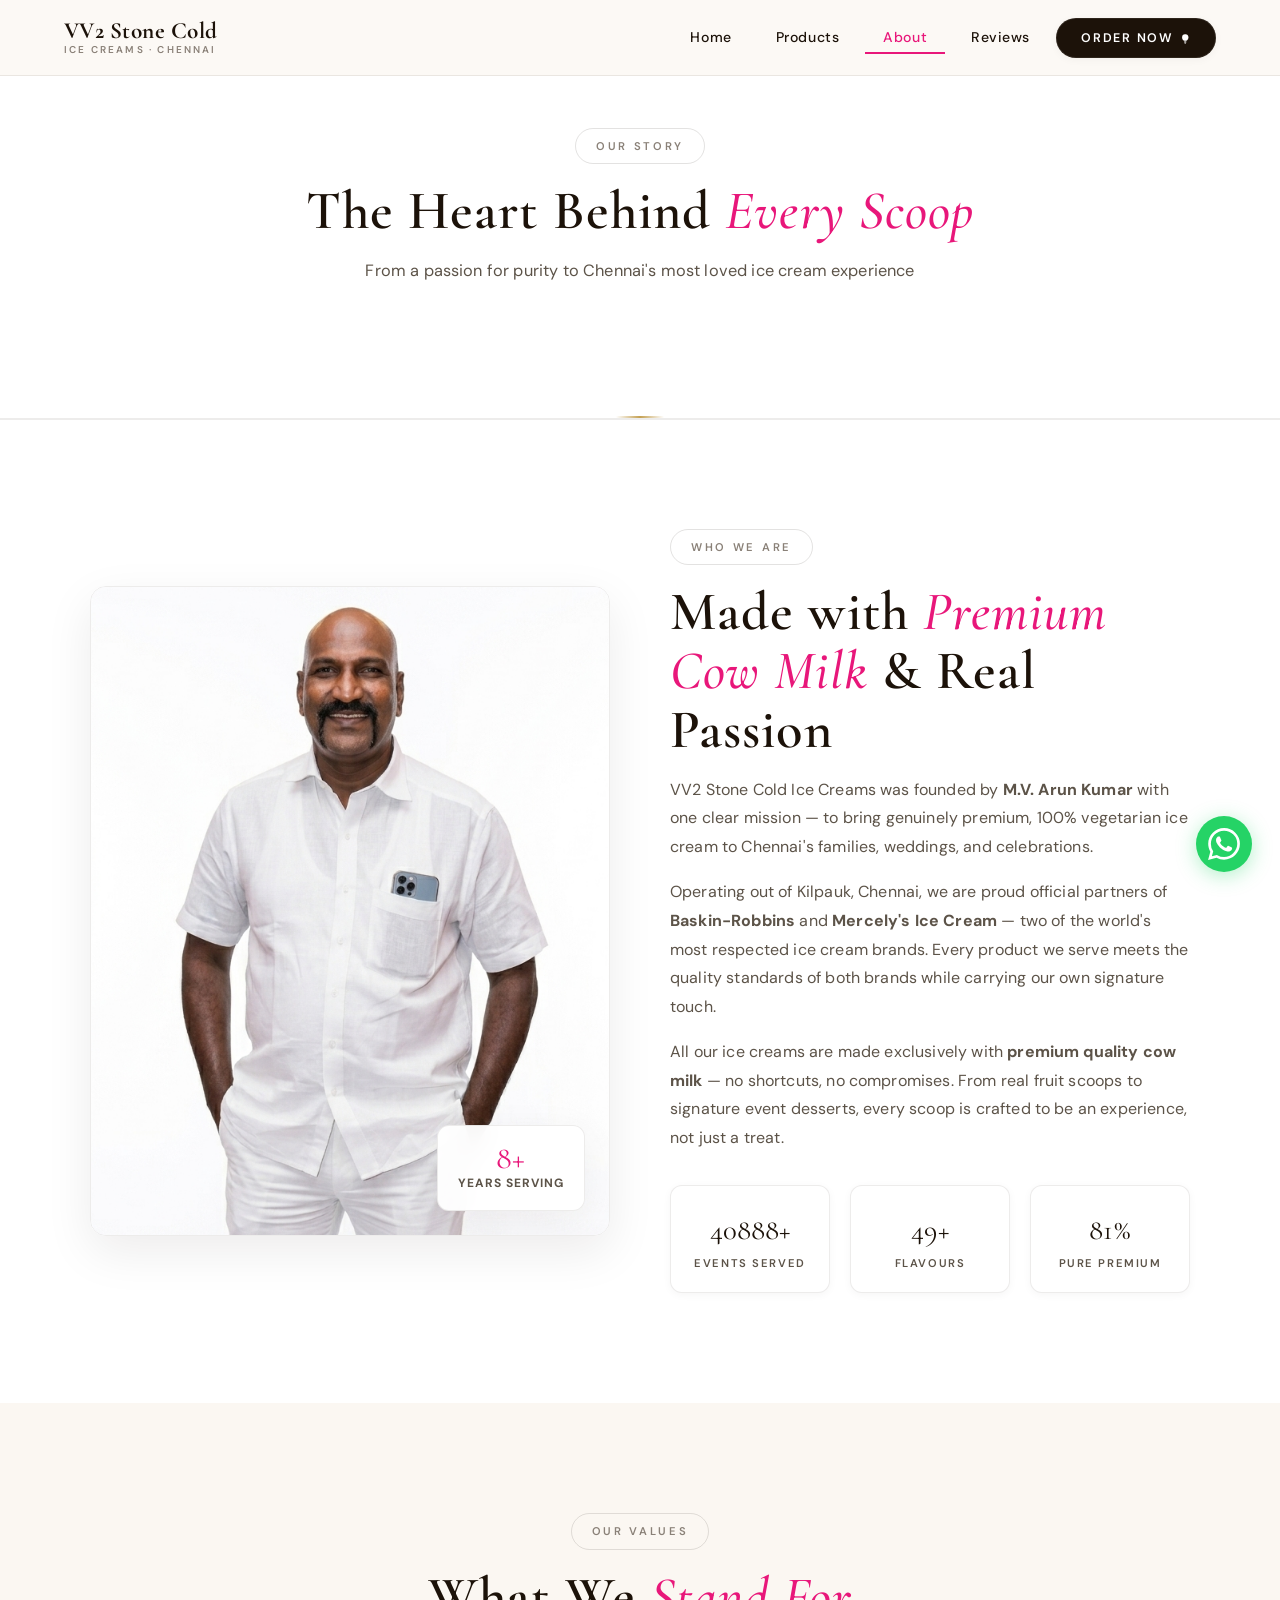
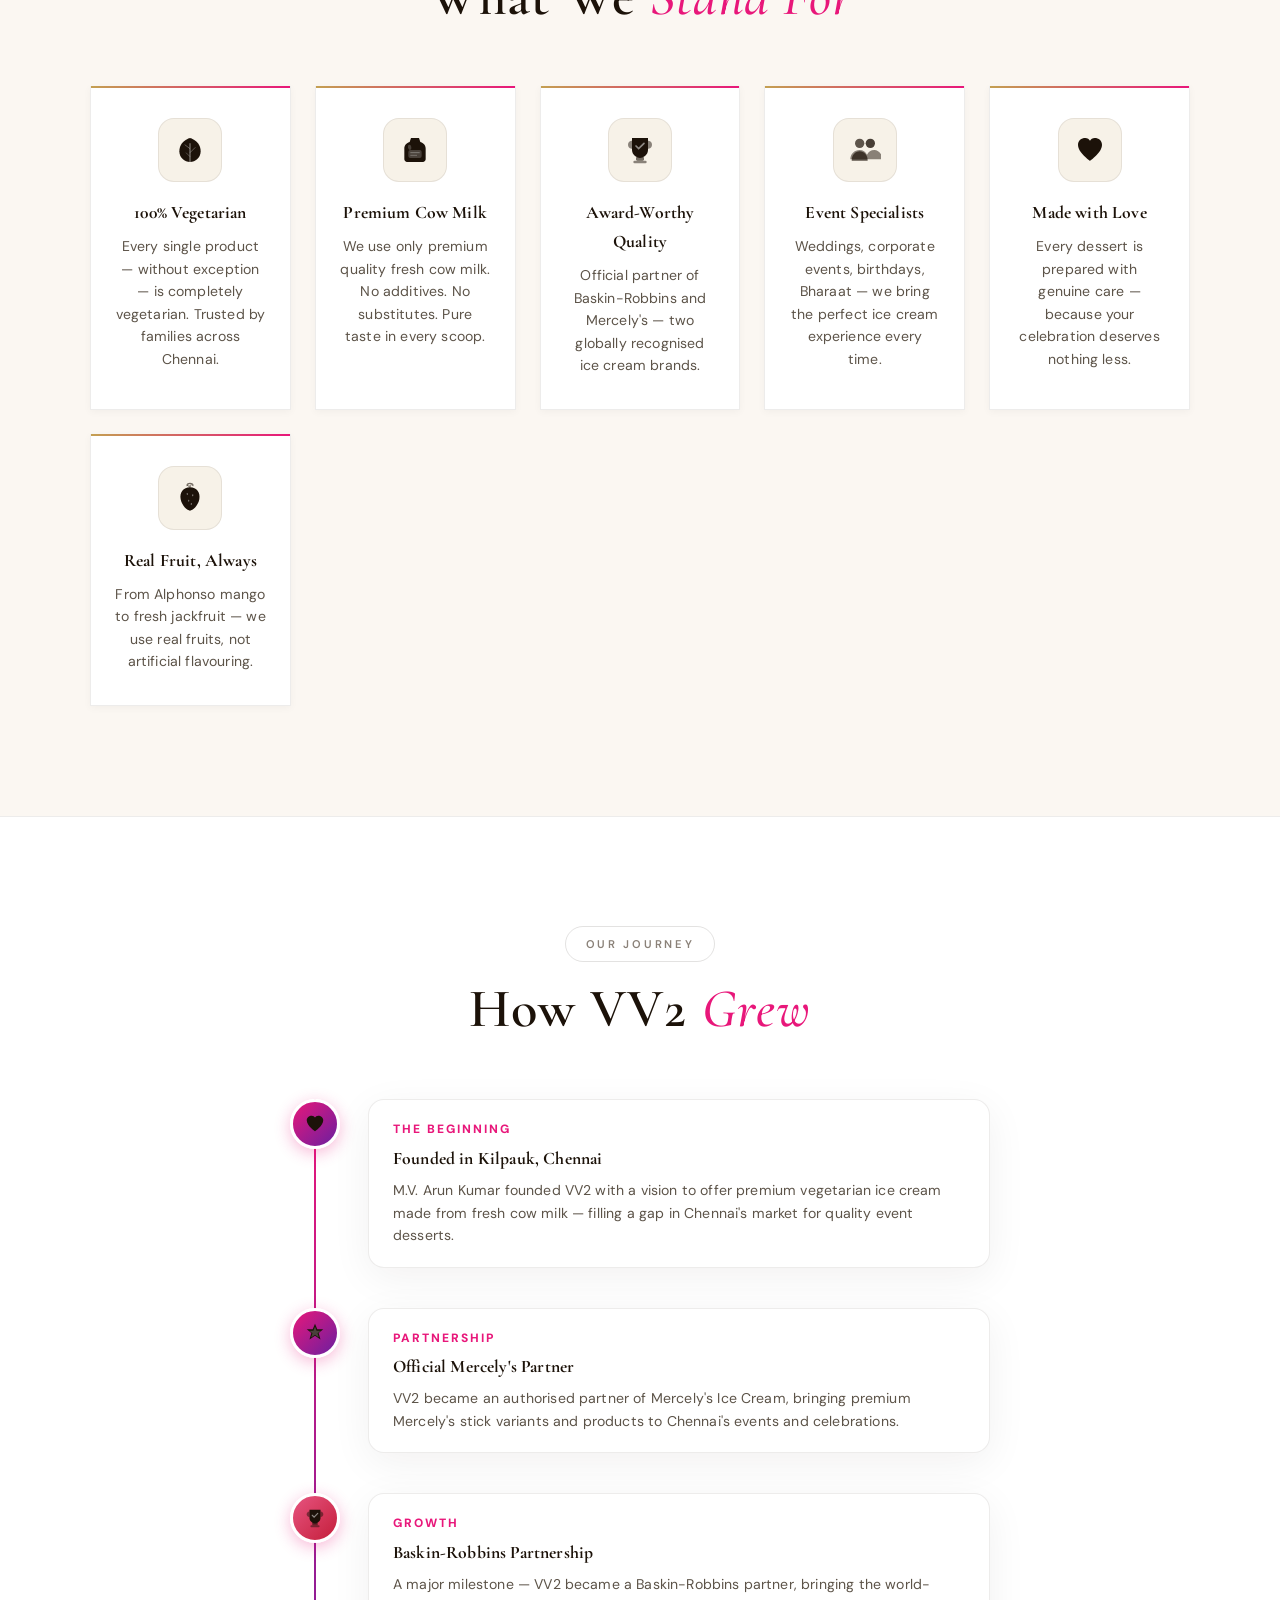
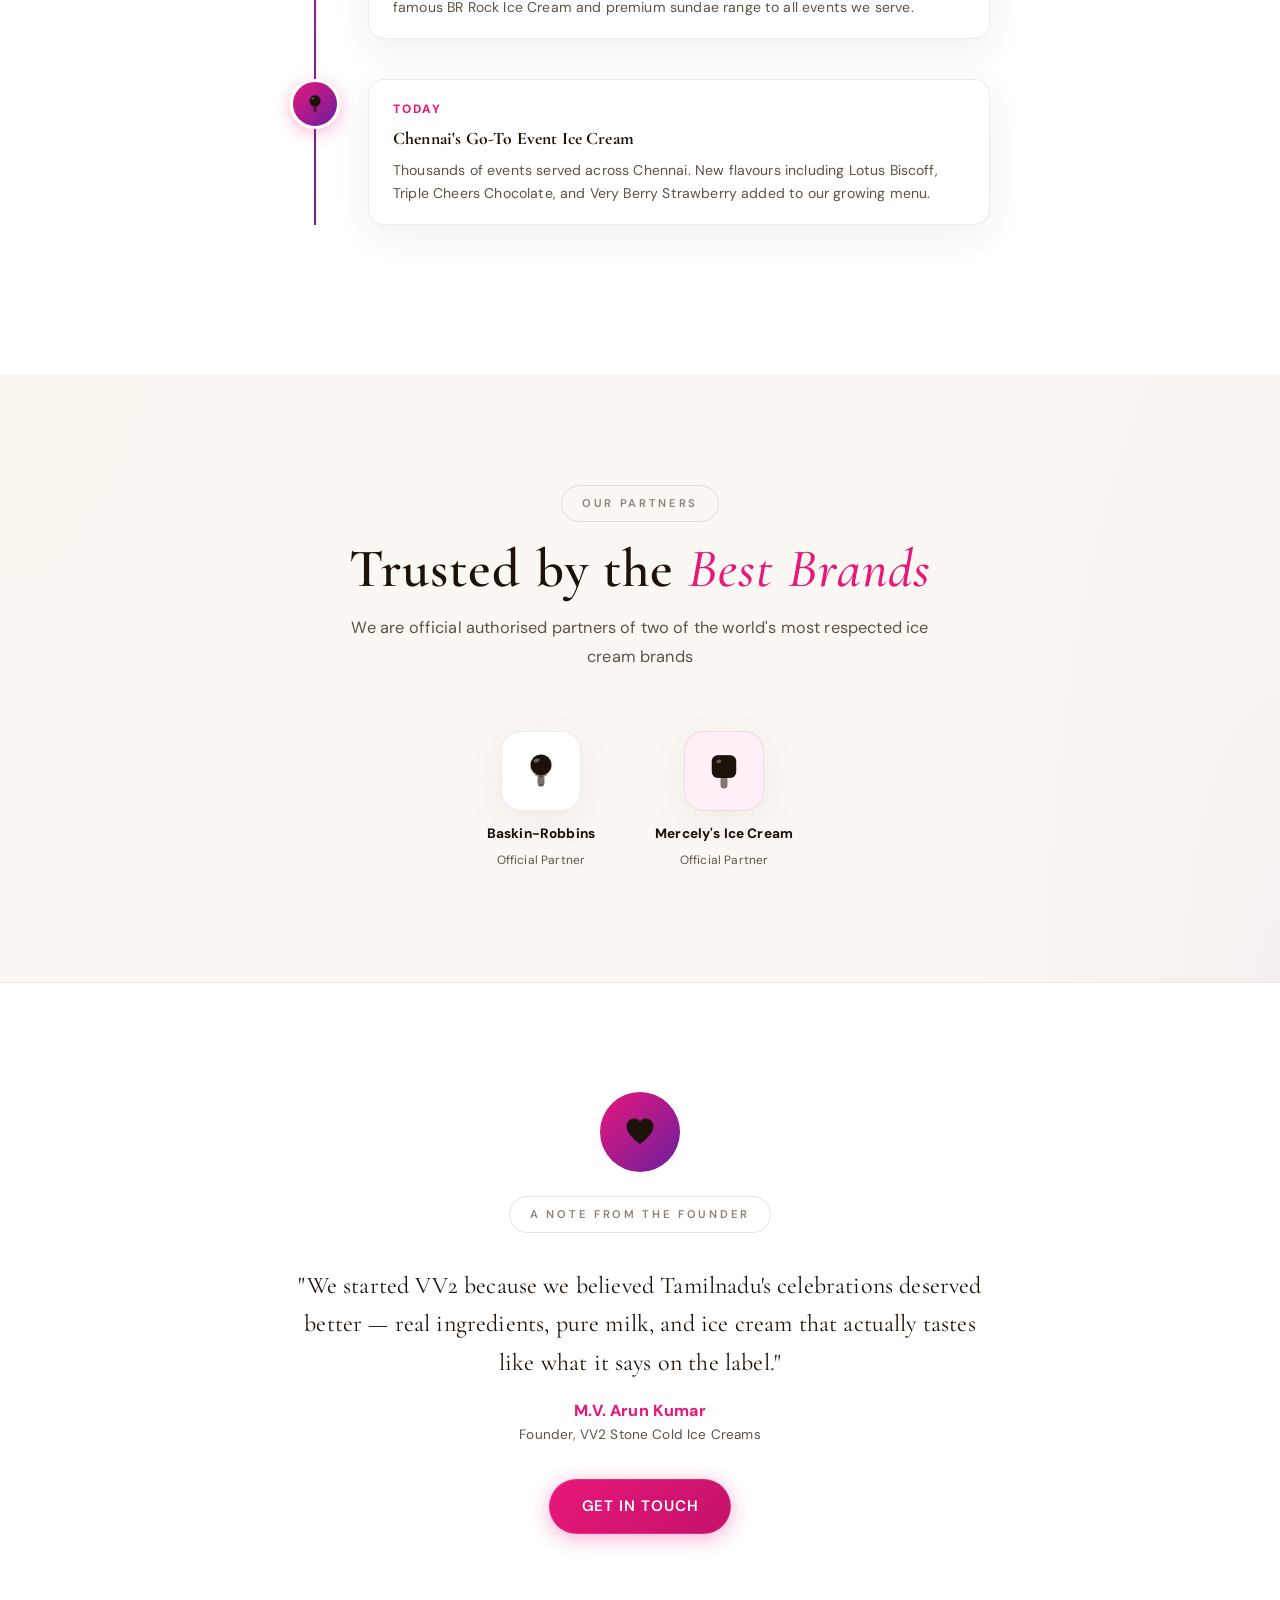
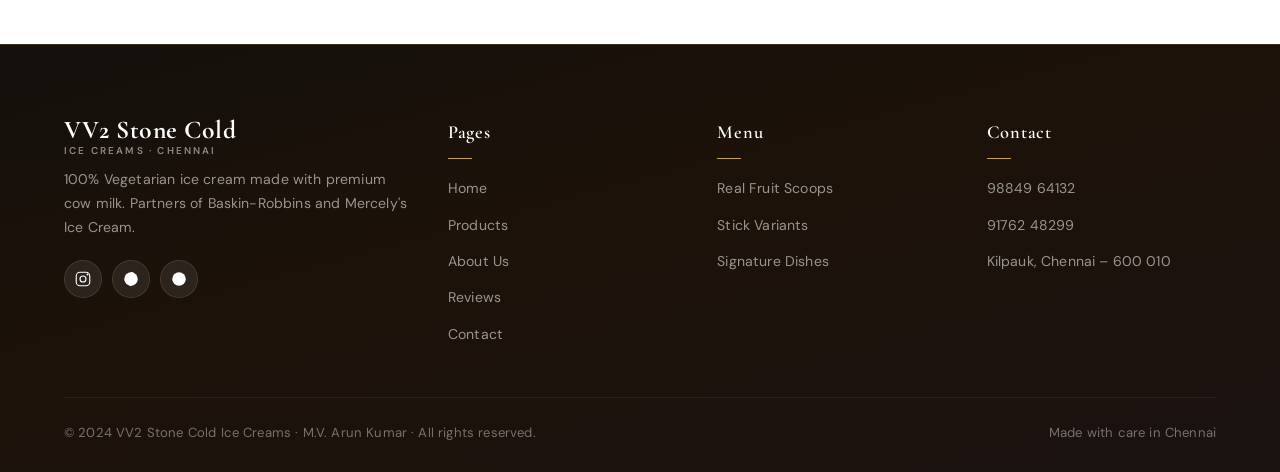
==== commit 29be0ee0: "v1.2" ====
--- a/VV2 demo/VV2-IceCream/about.html
+++ b/VV2 demo/VV2-IceCream/about.html
@@ -71,7 +71,7 @@
 
     <div class="about-img-wrap">
       <!-- REPLACE: images/about-store.jpg — photo of your store or team -->
-      <img src="images/about-store.jpg" alt="VV2 Stone Cold Ice Cream Store"
+      <img src="products/Gemini_Generated_Image_8g43lp8g43lp8g43.png" alt="VV2 Stone Cold Ice Cream Store"
            loading="lazy"/>
       <div class="about-img-placeholder" style="display:none;"></div>
       <div class="about-img-badge">
